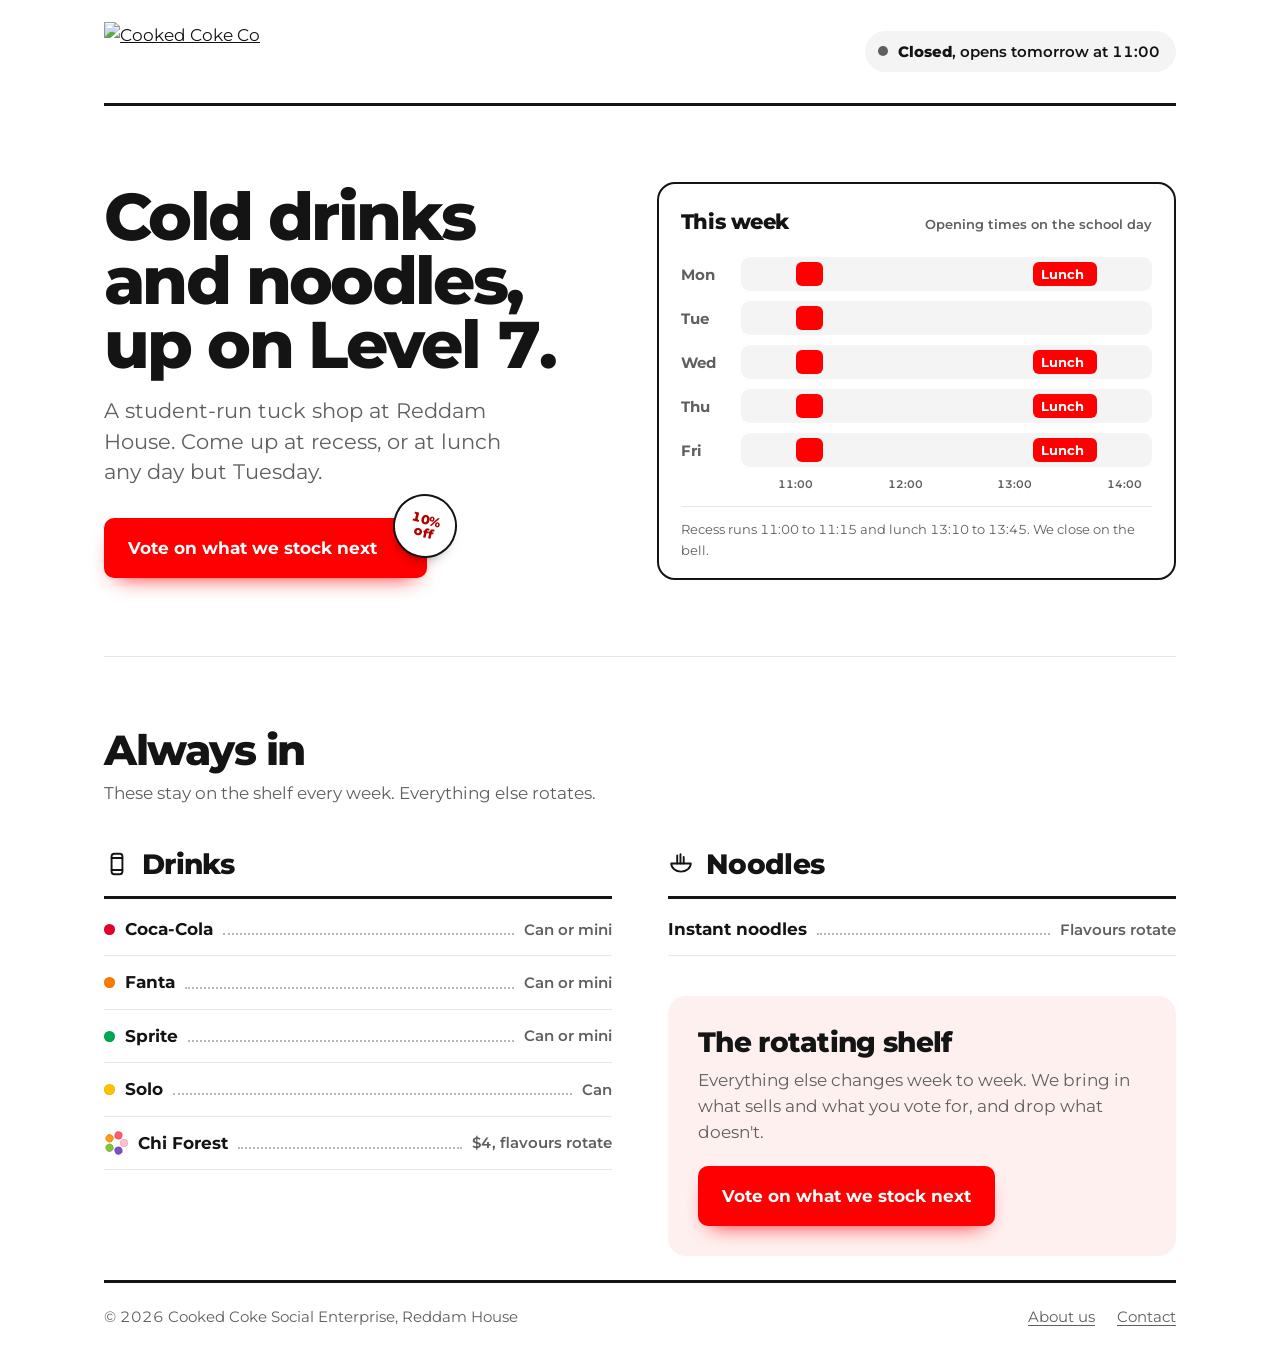
==== index.html @ df5a9f5c "What's on strip, fed by Fizzy Shows double points days and live rewards from the stall's points syst" ====
<!DOCTYPE html>
<html lang="en">
<head>
  <meta charset="UTF-8" />
  <meta name="viewport" content="width=device-width, initial-scale=1.0, viewport-fit=cover" />
  <script>document.documentElement.classList.add('js');</script>
  <meta name="description" content="Cold drinks and noodles, run by students on Level 7 at Reddam House. Open every recess, and at lunch every day except Tuesday." />
  <meta name="theme-color" content="#ffffff" media="(prefers-color-scheme: light)" />
  <meta name="theme-color" content="#141414" media="(prefers-color-scheme: dark)" />
  <meta name="color-scheme" content="light dark" />

  <meta property="og:type" content="website" />
  <meta property="og:url" content="https://cookedcoke.co/" />
  <meta property="og:site_name" content="Cooked Coke Co" />
  <meta property="og:title" content="Cooked Coke Co, up on Level 7" />
  <meta property="og:description" content="Cold drinks and noodles, run by students at Reddam House. Open every recess, and at lunch every day except Tuesday." />
  <meta property="og:image" content="https://cookedcoke.co/og.png" />
  <meta property="og:image:width" content="1200" />
  <meta property="og:image:height" content="630" />
  <meta property="og:image:alt" content="Cooked Coke Co. Cold drinks and noodles, up on Level 7." />
  <meta name="twitter:card" content="summary_large_image" />
  <meta name="twitter:image" content="https://cookedcoke.co/og.png" />

  <title>Cooked Coke Co. Cold drinks and noodles on Level 7</title>
  <link rel="apple-touch-icon" sizes="180x180" href="apple-touch-icon.png">
  <link rel="icon" type="image/png" sizes="32x32" href="favicon-32x32.png">
  <link rel="icon" type="image/png" sizes="16x16" href="favicon-16x16.png">
  <link rel="shortcut icon" href="favicon.ico">
  <link rel="manifest" href="site.webmanifest">
  <link rel="preconnect" href="https://fonts.googleapis.com">
  <link rel="preconnect" href="https://fonts.gstatic.com" crossorigin>
  <link href="https://fonts.googleapis.com/css2?family=Montserrat:wght@400..800&display=swap" rel="stylesheet">
  <style>
    /* COOKED COKE CO, the menu board.
       One family (Montserrat, the wordmark's face), ink on paper, brand red.
       The live week chart is the single bold element; everything else stays quiet. */
    :root {
      --paper: #ffffff; --ink: #141414; --muted: #5f5f5f; --rule: #e6e6e6; --wash: #f4f4f4;
      --red: #fe0001; --red-ink: #b30000; --red-wash: #fff0f0;
      --open: #0a8f4d; --open-wash: #e7f6ee; --warn: #8a5600;
      --shadow: 0 30px 60px -28px rgba(20,20,20,.45);
      /* type scale: 13 · 15 · 17 · 21 · 28 · 42 · 64 */
      --t-xs: .8125rem; --t-s: .9375rem; --t-m: 1.0625rem; --t-l: 1.3125rem; --t-xl: 1.75rem;
    }
    @media (prefers-color-scheme: dark) {
      :root {
        --paper: #141414; --ink: #f5f5f5; --muted: #a9a9a9; --rule: #2b2b2b; --wash: #1d1d1d;
        --red: #ff2b2b; --red-ink: #ff6b6b; --red-wash: #2a1414;
        --open: #3fd18a; --open-wash: #12281d; --warn: #e3b25a;
        --shadow: 0 30px 60px -28px rgba(0,0,0,.9);
      }
    }
    * { box-sizing: border-box; margin: 0; padding: 0; }
    html { -webkit-text-size-adjust: 100%; scroll-behavior: smooth; }
    body { font-family: Montserrat, system-ui, sans-serif; color: var(--ink); background: var(--paper);
           font-size: var(--t-m); line-height: 1.55; -webkit-font-smoothing: antialiased; font-variant-numeric: tabular-nums; }
    a { color: inherit; }
    :focus-visible { outline: 3px solid var(--red); outline-offset: 3px; border-radius: 6px; }
    .wrap { max-width: 1120px; margin: 0 auto; padding: 0 24px; }
    .sr { position: absolute; width: 1px; height: 1px; overflow: hidden; clip: rect(0 0 0 0); white-space: nowrap; }


    /* header */
    header.top { display: flex; align-items: center; justify-content: space-between; gap: 16px; padding: 22px 0;
                 border-bottom: 3px solid var(--ink); }
    .logo img { width: clamp(180px, 20vw, 230px); height: auto; display: block; } /* brand sheet: never under 180px */
    .status { display: inline-flex; align-items: center; gap: 10px; padding: 9px 16px 9px 13px; border-radius: 999px;
              background: var(--wash); font-size: var(--t-s); font-weight: 600; white-space: nowrap; }
    .status b { font-weight: 800; }
    .status i { width: 10px; height: 10px; border-radius: 50%; background: var(--muted); flex: none; }
    .status[data-state="open"] { background: var(--open-wash); color: var(--open); }
    .status[data-state="open"] i { background: var(--open); box-shadow: 0 0 0 0 var(--open); animation: pulse 2s infinite; }
    .status[data-state="soon"] i { background: #d99a00; }
    @keyframes pulse { 0% { box-shadow: 0 0 0 0 color-mix(in srgb, var(--open) 45%, transparent); }
                       100% { box-shadow: 0 0 0 9px transparent; } }

    /* what's on: rewards and double points days from Fizzy, the stall's own system.
       Hidden until there's something to say, so a quiet week looks exactly as before. */
    .promo { display: flex; flex-wrap: wrap; align-items: center; gap: 10px 22px; margin-top: 18px; padding: 14px 18px;
             border-radius: 14px; background: var(--red-wash); font-size: var(--t-s); }
    .promo[hidden] { display: none; }
    .promo-lead { font-weight: 800; color: var(--red-ink); letter-spacing: -.01em; }
    .promo ul { list-style: none; display: flex; flex-wrap: wrap; gap: 6px 18px; flex: 1; min-width: 0; }
    .promo li { display: inline-flex; align-items: center; gap: 8px; font-weight: 600; }
    .promo li::before { content: ''; width: 8px; height: 8px; border-radius: 50%; background: var(--red); flex: none; }
    .promo li.hot { color: var(--red-ink); font-weight: 800; }
    .promo li.hot::before { box-shadow: 0 0 0 0 var(--red); animation: pulse-red 2s infinite; }
    @keyframes pulse-red { 0% { box-shadow: 0 0 0 0 color-mix(in srgb, var(--red) 45%, transparent); } 100% { box-shadow: 0 0 0 8px transparent; } }
    .promo li em { font-style: normal; color: var(--muted); font-weight: 600; }
    .promo a { margin-left: auto; font-weight: 700; color: var(--red-ink); text-underline-offset: 3px; white-space: nowrap; }
    @media (max-width: 600px) {
      .promo { flex-direction: column; align-items: flex-start; gap: 8px; }
      .promo ul { flex-direction: column; width: 100%; }
      .promo li { display: block; }
      .promo li::before { display: inline-block; margin-right: 8px; vertical-align: 1px; }
      .promo a { margin-left: 0; }
    }

    /* hero */
    .hero { display: grid; grid-template-columns: 1fr 1.08fr; gap: clamp(32px, 6vw, 72px); align-items: center;
            padding: clamp(40px, 7vw, 76px) 0; border-bottom: 1px solid var(--rule); }
    h1 { font-size: clamp(2.6rem, 6vw, 4.1rem); font-weight: 800; line-height: .98; letter-spacing: -.04em; }
    .lede { margin-top: 20px; color: var(--muted); font-size: var(--t-l); line-height: 1.45; max-width: 30ch; }
    .btn { display: inline-flex; align-items: baseline; gap: 14px; margin-top: 30px; padding: 17px 24px; border: 0; border-radius: 10px;
           background: var(--red); color: #fff; font: inherit; font-weight: 700; font-size: var(--t-m); cursor: pointer;
           box-shadow: 0 10px 22px -12px var(--red); transition: transform .15s, box-shadow .15s, background-color .15s; }
    .btn small { font-size: var(--t-xs); font-weight: 600; opacity: .85; }
    .btn:hover { transform: translateY(-2px); box-shadow: 0 16px 28px -14px var(--red); }
    .btn:active { transform: translateY(1px); box-shadow: 0 6px 14px -10px var(--red); }
    .btn[disabled] { background: var(--wash); color: var(--muted); box-shadow: none; cursor: default; transform: none; }

    /* the week chart: the hours, drawn on the school day */
    .week { background: var(--paper); border: 2px solid var(--ink); border-radius: 18px; padding: 22px 22px 18px; }
    .week-head { display: flex; justify-content: space-between; align-items: baseline; gap: 12px; margin-bottom: 14px; }
    .week-head h2 { font-size: var(--t-l); font-weight: 800; letter-spacing: -.02em; }
    .week-head span { font-size: var(--t-xs); color: var(--muted); font-weight: 600; }
    .rows { list-style: none; }
    .row { display: grid; grid-template-columns: 48px 1fr; align-items: center; gap: 12px; padding: 5px 0; }
    .row .day { font-weight: 700; font-size: var(--t-s); color: var(--muted); }
    .row.today .day { color: var(--ink); }
    .track { position: relative; height: 34px; border-radius: 9px; background: var(--wash); }
    .row.today .track { background: var(--red-wash); box-shadow: inset 0 0 0 2px var(--red); }
    .blk { position: absolute; top: 5px; bottom: 5px; border-radius: 6px; background: var(--red); transform-origin: left;
           color: #fff; font-size: var(--t-xs); font-weight: 700; display: flex; align-items: center; padding-left: 8px;
           overflow: visible; white-space: nowrap; cursor: default; }
    .blk.recess { padding: 0; }
    .blk:focus-visible { outline-offset: 2px; }
    /* tooltip on hover or keyboard focus */
    .blk::after { content: attr(data-tip); position: absolute; bottom: calc(100% + 9px); left: 50%; transform: translate(-50%, 4px);
                  background: var(--ink); color: var(--paper); font-size: var(--t-xs); font-weight: 600; padding: 6px 10px; border-radius: 6px;
                  white-space: nowrap; opacity: 0; pointer-events: none; transition: opacity .15s, transform .15s; z-index: 3; }
    .blk:hover::after, .blk:focus-visible::after { opacity: 1; transform: translate(-50%, 0); }
    .now { position: absolute; top: -6px; bottom: -6px; width: 2px; margin-left: -1px; background: var(--ink); border-radius: 2px; z-index: 2; display: none; }
    .now::before { content: ''; position: absolute; top: -5px; left: 50%; width: 10px; height: 10px; margin-left: -5px; border-radius: 50%; background: var(--ink); }
    .axis { position: relative; height: 18px; margin: 4px 0 0 60px; font-size: .6875rem; color: var(--muted); font-weight: 600; }
    .axis span { position: absolute; transform: translateX(-50%); }
    .week-note { margin-top: 12px; padding-top: 12px; border-top: 1px solid var(--rule); font-size: var(--t-xs); color: var(--muted); }

    /* the one orchestrated moment: on load the blocks draw in, row by row, and the now line slides into place */
    .js .week:not(.drawn) .blk { transform: scaleX(0); }
    .js .week:not(.drawn) .now { left: 0 !important; opacity: 0; }
    .blk { transition: transform .5s cubic-bezier(.2,.8,.2,1) calc(var(--r, 0) * 70ms + 120ms); }
    .now { transition: left .9s cubic-bezier(.2,.8,.2,1) .5s, opacity .3s .5s; }

    /* the menu */
    .menu { padding: clamp(44px, 7vw, 72px) 0 24px; }
    .menu > h2 { font-size: clamp(2rem, 4vw, 2.6rem); font-weight: 800; letter-spacing: -.035em; line-height: 1.05; }
    .menu > p { color: var(--muted); margin-top: 8px; max-width: 52ch; }
    .board { display: grid; grid-template-columns: 1fr 1fr; gap: 0 56px; margin-top: 36px; }
    .group { margin-bottom: 40px; }
    .group h3 { display: flex; align-items: center; gap: 12px; font-size: var(--t-xl); font-weight: 800; letter-spacing: -.025em;
                border-bottom: 3px solid var(--ink); padding-bottom: 10px; margin-bottom: 4px; }
    .group h3 svg { width: 26px; height: 26px; flex: none; stroke: currentColor; fill: none; stroke-width: 1.75; stroke-linecap: round; stroke-linejoin: round; }
    .group h3 .price { margin-left: auto; font-size: var(--t-s); font-weight: 700; color: var(--red-ink); letter-spacing: 0; }
    .group .note { color: var(--muted); font-size: var(--t-s); padding-top: 8px; }
    .items { list-style: none; }
    .items li { position: relative; isolation: isolate; display: flex; align-items: center; gap: 10px; padding: 13px 0;
                border-bottom: 1px solid var(--rule); }
    .items li::before { content: ''; position: absolute; inset: 0 -10px; z-index: -1; border-radius: 8px;
                        background: var(--wash); opacity: 0; transition: opacity .15s; }
    .items li:hover::before { opacity: 1; }
    .items b { font-weight: 700; display: inline-flex; align-items: center; gap: 10px; }
    .dot { width: 11px; height: 11px; border-radius: 50%; flex: none; box-shadow: inset 0 0 0 1px rgba(0,0,0,.08); }
    .items .lead { flex: 1; min-width: 16px; border-bottom: 2px dotted color-mix(in srgb, var(--muted) 45%, transparent); transform: translateY(5px); }
    .items em { font-style: normal; color: var(--muted); font-size: var(--t-s); font-weight: 600; white-space: nowrap; }
    /* "flavours rotate", drawn literally: a ring of flavour dots that turns on hover */
    .ring { position: relative; width: 24px; height: 24px; flex: none; }
    .ring .dot { position: absolute; left: 50%; top: 50%; width: 8px; height: 8px; margin: -4px 0 0 -4px;
                 transform: rotate(calc(var(--n) * 72deg)) translate(8px); }
    .items li:hover .ring, .items li:focus-within .ring { animation: turn 1.8s linear infinite; }
    @keyframes turn { to { transform: rotate(360deg); } }

    /* the rotating shelf: why the poll matters */
    .shelf { margin-top: 8px; padding: clamp(22px, 3vw, 30px); border-radius: 18px; background: var(--red-wash); }
    .shelf h3 { font-size: var(--t-xl); font-weight: 800; letter-spacing: -.025em; line-height: 1.15; }
    .shelf p { color: var(--muted); margin-top: 8px; max-width: 42ch; }
    .shelf .btn { margin-top: 20px; }

    footer { border-top: 3px solid var(--ink); padding: 22px 0 44px; display: flex; justify-content: space-between; flex-wrap: wrap;
             gap: 12px; font-size: var(--t-s); color: var(--muted); }
    footer nav { display: flex; gap: 22px; }
    footer a { text-underline-offset: 3px; }
    footer a:hover { color: var(--ink); }

    /* the poll */
    dialog.poll { margin: auto; border: 0; border-radius: 18px; padding: 0; width: min(560px, calc(100vw - 2rem));
                  background: var(--paper); color: var(--ink); box-shadow: var(--shadow); }
    dialog.poll::backdrop { background: rgba(20,20,20,.5); backdrop-filter: blur(3px); }
    dialog.poll[open] { animation: rise .22s cubic-bezier(.2,.8,.2,1); }
    @keyframes rise { from { opacity: 0; transform: translateY(14px) scale(.98); } }
    .poll-in { padding: 28px 26px 20px; }
    .poll-in h2 { font-size: var(--t-xl); font-weight: 800; letter-spacing: -.025em; padding-right: 40px; }
    .poll-in p { color: var(--muted); margin: 6px 0 16px; }
    /* Tally is themed light (white, ink, brand red); in dark mode it gets a paper panel so it stays legible */
    .poll-frame { margin-inline: -4px; }
    @media (prefers-color-scheme: dark) { .poll-frame { background: #fff; border-radius: 12px; padding: 6px 12px; margin-inline: 0; } }
    .poll-frame iframe { display: block; width: 100%; border: 0; }
    .poll-close { position: absolute; top: 16px; right: 16px; width: 38px; height: 38px; border-radius: 50%; border: 0;
                  background: var(--wash); color: var(--ink); font: inherit; font-size: 20px; line-height: 1; cursor: pointer; transition: background-color .15s; }
    .poll-close:hover { background: var(--rule); }

    /* Fizz, the brand's motion language: the logo's three dots are bubbles.
       Technique after jh3y's "Bubbles rising together" and the soda pens on CodePen
       (MIT); reimplemented here as DOM bubbles on one fixed layer. */
    #fizz { position: fixed; inset: 0; pointer-events: none; z-index: 40; overflow: hidden; }
    .bub { position: absolute; border-radius: 50%; translate: -50% -50%; opacity: 0;
           background: radial-gradient(circle at 32% 30%, rgba(255,255,255,.8) 0 16%, transparent 18%), var(--c);
           animation: bub var(--dur) cubic-bezier(.25,.6,.35,1) var(--delay) forwards; }
    @keyframes bub {
      0%   { opacity: 0; transform: translate(0, 0) scale(.3); }
      18%  { opacity: .95; }
      100% { opacity: 0; transform: translate(var(--sway), var(--rise)) scale(1); }
    }

    /* The 10% sticker, slapped on the vote button. Peel after linkesch/sticker and
       the CodePen corner-peel effects (MIT); the curl is a gradient fold that grows on hover. */
    .btn.has-sticker { position: relative; margin-right: 34px; padding-right: 50px; }
    .sticker { position: absolute; top: -24px; right: -30px; width: 64px; height: 64px; border-radius: 50%;
               display: grid; place-items: center; text-align: center; overflow: hidden;
               background: var(--paper); color: var(--red-ink); border: 2px solid var(--ink);
               font-size: .8125rem; font-weight: 800; line-height: 1; letter-spacing: -.01em;
               transform: rotate(14deg); box-shadow: 0 8px 14px -9px rgba(0,0,0,.55);
               transition: transform .3s cubic-bezier(.2,.8,.2,1), box-shadow .3s; }
    .sticker::after { content: ''; position: absolute; right: -2px; bottom: -2px; width: 30px; height: 30px;
                      border-top-left-radius: 100%; transform: scale(0); transform-origin: 100% 100%;
                      background: linear-gradient(315deg, transparent 47%, #cfcfcf 49%, #f7f7f7 62%, #fff 78%);
                      box-shadow: -3px -3px 6px -3px rgba(0,0,0,.35); transition: transform .3s cubic-bezier(.2,.8,.2,1); }
    .btn:hover .sticker, .btn:focus-visible .sticker { transform: rotate(4deg) translateY(-3px); box-shadow: 0 14px 20px -10px rgba(0,0,0,.55); }
    .btn:hover .sticker::after, .btn:focus-visible .sticker::after { transform: scale(1); }
    .btn[disabled] .sticker { display: none; }

    /* The board gets written out: each dotted leader draws across as its row
       scrolls into view (CSS scroll-driven animation, no JS; skipped where unsupported). */
    @supports (animation-timeline: view()) {
      @media (prefers-reduced-motion: no-preference) {
        .items .lead { transform-origin: left; animation: draw linear both; animation-timeline: view(); animation-range: entry 0% entry 100%; }
        @keyframes draw { from { transform: translateY(5px) scaleX(0); } to { transform: translateY(5px) scaleX(1); } }
      }
    }

    @media (max-width: 860px) {
      .hero { grid-template-columns: 1fr; }
      .board { grid-template-columns: 1fr; }
    }
    @media (max-width: 480px) {
      .status .long { display: none; }
      .row { grid-template-columns: 38px 1fr; gap: 8px; }
      .axis { margin-left: 46px; }
      .blk.lunch { font-size: 0; padding: 0; }
      .week { padding: 18px 14px 14px; }
      .week-head { flex-direction: column; gap: 2px; }
      .btn { padding: 16px 20px; font-size: 1rem; }
      .btn.has-sticker { padding-right: 40px; }
    }
    @media (prefers-reduced-motion: reduce) {
      html { scroll-behavior: auto; }
      *, *::before, *::after { animation: none !important; transition: none !important; }
    }
  </style>
</head>
<body>

<div class="wrap">
  <header class="top">
    <a class="logo" href="/" aria-label="Cooked Coke Co home">
      <picture>
        <source media="(prefers-color-scheme: dark)" srcset="brand/cookedcoke-full-logo-white-1500w.png">
        <img src="brand/cookedcoke-full-logo-1500w.png"
             srcset="brand/cookedcoke-full-logo-750w.png 750w, brand/cookedcoke-full-logo-1500w.png 1500w"
             sizes="230px" width="1499" height="384" alt="Cooked Coke Co">
      </picture>
    </a>
    <span class="status" id="status" data-state="closed" role="status" aria-live="polite"><i aria-hidden="true"></i><span id="statusText">Checking hours</span></span>
  </header>
  <aside class="promo" id="promo" aria-label="What's on at the stall" hidden>
    <span class="promo-lead">What's on</span>
    <ul id="promoList"></ul>
  </aside>

  <main>
    <section class="hero">
      <div>
        <h1>Cold drinks and noodles, up on Level&nbsp;7.</h1>
        <p class="lede">A student-run tuck shop at Reddam House. Come up at recess, or at lunch any day but Tuesday.</p>
        <button class="btn vote has-sticker" type="button">Vote on what we stock next<span class="sr">, get 10% off</span><span class="sticker" aria-hidden="true">10%<br>off</span></button>
      </div>

      <figure class="week" id="week" aria-labelledby="weekTitle">
        <div class="week-head">
          <h2 id="weekTitle">This week</h2>
          <span>Opening times on the school day</span>
        </div>
        <ol class="rows">
          <li class="row" data-day="1"><span class="day">Mon</span><span class="track"><span class="sr">Monday: recess 11:00 to 11:15, lunch 13:10 to 13:45.</span><span class="blk recess" style="left:13.33%;width:6.67%;--r:0" tabindex="0" data-tip="Recess, 11:00 to 11:15" aria-hidden="true"></span><span class="blk lunch" style="left:71.11%;width:15.56%;--r:0" tabindex="0" data-tip="Lunch, 13:10 to 13:45" aria-hidden="true">Lunch</span><span class="now" aria-hidden="true"></span></span></li>
          <li class="row" data-day="2"><span class="day">Tue</span><span class="track"><span class="sr">Tuesday: recess 11:00 to 11:15, no lunch service.</span><span class="blk recess" style="left:13.33%;width:6.67%;--r:1" tabindex="0" data-tip="Recess, 11:00 to 11:15" aria-hidden="true"></span><span class="now" aria-hidden="true"></span></span></li>
          <li class="row" data-day="3"><span class="day">Wed</span><span class="track"><span class="sr">Wednesday: recess 11:00 to 11:15, lunch 13:10 to 13:45.</span><span class="blk recess" style="left:13.33%;width:6.67%;--r:2" tabindex="0" data-tip="Recess, 11:00 to 11:15" aria-hidden="true"></span><span class="blk lunch" style="left:71.11%;width:15.56%;--r:2" tabindex="0" data-tip="Lunch, 13:10 to 13:45" aria-hidden="true">Lunch</span><span class="now" aria-hidden="true"></span></span></li>
          <li class="row" data-day="4"><span class="day">Thu</span><span class="track"><span class="sr">Thursday: recess 11:00 to 11:15, lunch 13:10 to 13:45.</span><span class="blk recess" style="left:13.33%;width:6.67%;--r:3" tabindex="0" data-tip="Recess, 11:00 to 11:15" aria-hidden="true"></span><span class="blk lunch" style="left:71.11%;width:15.56%;--r:3" tabindex="0" data-tip="Lunch, 13:10 to 13:45" aria-hidden="true">Lunch</span><span class="now" aria-hidden="true"></span></span></li>
          <li class="row" data-day="5"><span class="day">Fri</span><span class="track"><span class="sr">Friday: recess 11:00 to 11:15, lunch 13:10 to 13:45.</span><span class="blk recess" style="left:13.33%;width:6.67%;--r:4" tabindex="0" data-tip="Recess, 11:00 to 11:15" aria-hidden="true"></span><span class="blk lunch" style="left:71.11%;width:15.56%;--r:4" tabindex="0" data-tip="Lunch, 13:10 to 13:45" aria-hidden="true">Lunch</span><span class="now" aria-hidden="true"></span></span></li>
        </ol>
        <div class="axis" aria-hidden="true"><span style="left:13.33%">11:00</span><span style="left:40%">12:00</span><span style="left:66.67%">13:00</span><span style="left:93.33%">14:00</span></div>
        <figcaption class="week-note">Recess runs 11:00 to 11:15 and lunch 13:10 to 13:45. We close on the bell.</figcaption>
      </figure>
    </section>

    <section class="menu" aria-labelledby="menuTitle">
      <h2 id="menuTitle">Always in</h2>
      <p>These stay on the shelf every week. Everything else rotates.</p>
      <div class="board">
        <div class="group" data-fizz>
          <h3><svg viewBox="0 0 24 24" aria-hidden="true"><rect x="7" y="2.5" width="10" height="19" rx="2.5"/><path d="M7 6.5h10M7 17.5h10"/></svg>Drinks</h3>
          <ul class="items">
            <li><b><span class="dot" style="background:#e4002b"></span>Coca-Cola</b><span class="lead"></span><em>Can or mini</em></li>
            <li><b><span class="dot" style="background:#ff7a00"></span>Fanta</b><span class="lead"></span><em>Can or mini</em></li>
            <li><b><span class="dot" style="background:#00a94f"></span>Sprite</b><span class="lead"></span><em>Can or mini</em></li>
            <li><b><span class="dot" style="background:#ffc300"></span>Solo</b><span class="lead"></span><em>Can</em></li>
            <li><b><span class="ring" aria-hidden="true"><span class="dot" style="--n:0;background:#ffc2cf"></span><span class="dot" style="--n:1;background:#7b4fc9"></span><span class="dot" style="--n:2;background:#86c440"></span><span class="dot" style="--n:3;background:#ff9a1a"></span><span class="dot" style="--n:4;background:#ff5a6e"></span></span>Chi Forest</b><span class="lead"></span><em>$4, flavours rotate</em></li>
          </ul>
        </div>
        <div>
          <div class="group">
            <h3><svg viewBox="0 0 24 24" aria-hidden="true"><path d="M3 11.5h18a9 7.5 0 0 1-18 0z"/><path d="M8.5 11.5V4M11.5 11.5V3M14.5 11.5V5.5"/></svg>Noodles</h3>
            <ul class="items">
              <li><b>Instant noodles</b><span class="lead"></span><em>Flavours rotate</em></li>
            </ul>
          </div>
          <section class="shelf" aria-labelledby="shelfTitle">
            <h3 id="shelfTitle">The rotating shelf</h3>
            <p>Everything else changes week to week. We bring in what sells and what you vote for, and drop what doesn't.</p>
            <button class="btn vote" type="button">Vote on what we stock next</button>
          </section>
        </div>
      </div>
    </section>
  </main>

  <footer>
    <span>© 2026 Cooked Coke Social Enterprise, Reddam House</span>
    <nav><a href="https://cookedcoke.org">About us</a><a href="mailto:contact@cookedcoke.co">Contact</a></nav>
  </footer>
</div>

<div id="fizz" aria-hidden="true"></div>

<dialog class="poll" id="poll" aria-labelledby="pollTitle">
  <button class="poll-close" type="button" aria-label="Close" data-close>&times;</button>
  <div class="poll-in">
    <h2 id="pollTitle">What should we stock next?</h2>
    <p>One vote each. Finish the poll and your 10% code is on the next page.</p>
    <div class="poll-frame">
      <iframe data-tally-src="https://tally.so/embed/D4Dq6X?alignLeft=1&amp;hideTitle=1&amp;transparentBackground=1&amp;dynamicHeight=1" loading="lazy" width="100%" height="260" frameborder="0" title="Cooked Coke community poll"></iframe>
    </div>
  </div>
</dialog>

<script>
  /* Opening times: recess every weekday, lunch every weekday but Tuesday (minutes after midnight). */
  const RECESS = ['Recess', 660, 675], LUNCH = ['Lunch', 790, 825];
  const SCHEDULE = { 1: [RECESS, LUNCH], 2: [RECESS], 3: [RECESS, LUNCH], 4: [RECESS, LUNCH], 5: [RECESS, LUNCH] };
  const DAY = ['Sunday', 'Monday', 'Tuesday', 'Wednesday', 'Thursday', 'Friday', 'Saturday'];
  const AXIS = [630, 855]; /* the chart spans 10:30 to 14:15 */
  const hm = m => String(Math.floor(m / 60)).padStart(2, '0') + ':' + String(m % 60).padStart(2, '0');
  const span = n => n < 60 ? n + ' min' : Math.floor(n / 60) + ' h ' + (n % 60) + ' min';

  function now() {
    const q = new URLSearchParams(location.search).get('at'); /* ?at=3-13:20 previews a moment: day-HH:MM */
    if (q) { const [d, t] = q.split('-'); const [h, m] = t.split(':').map(Number); return { d: +d, m: h * 60 + m }; }
    const n = new Date(); return { d: n.getDay(), m: n.getHours() * 60 + n.getMinutes() };
  }

  function state({ d, m }) {
    const on = (SCHEDULE[d] || []).find(([, a, b]) => m >= a && m < b);
    if (on) return { kind: 'open', text: `<b>Open</b><span class="long">, ${on[0].toLowerCase()} ends in ${span(on[2] - m)}</span>`, plain: `Open, closes in ${span(on[2] - m)}` };
    for (let k = 0; k < 8; k++) {
      const dd = (d + k) % 7;
      for (const [name, a] of (SCHEDULE[dd] || [])) {
        if (k === 0 && a <= m) continue;
        if (k === 0 && a - m <= 30) return { kind: 'soon', text: `<b>Opens in ${span(a - m)}</b><span class="long"> for ${name.toLowerCase()}</span>` };
        const when = k === 0 ? 'today' : k === 1 ? 'tomorrow' : DAY[dd];
        return { kind: 'closed', text: `<b>Closed</b><span class="long">, opens ${when} at ${hm(a)}</span>` };
      }
    }
    return { kind: 'closed', text: '<b>Closed</b>' };
  }

  function render() {
    const t = now(), s = state(t), el = document.getElementById('status');
    el.dataset.state = s.kind;
    document.getElementById('statusText').innerHTML = s.text;
    document.querySelectorAll('.row').forEach(r => {
      const today = +r.dataset.day === t.d;
      r.classList.toggle('today', today);
      const needle = r.querySelector('.now');
      const inRange = today && t.m >= AXIS[0] && t.m <= AXIS[1];
      needle.style.display = inRange ? 'block' : 'none';
      if (inRange) needle.style.left = ((t.m - AXIS[0]) / (AXIS[1] - AXIS[0]) * 100).toFixed(2) + '%';
    });
  }
  render();
  setInterval(render, 30000);
  /* Fizz. Every bubble is a span on one fixed layer that removes itself when its rise ends. */
  const calm = matchMedia('(prefers-reduced-motion: reduce)').matches;
  const layer = document.getElementById('fizz');
  const rand = (a, b) => a + Math.random() * (b - a);
  function fizz(x, y, { n = 8, c = 'var(--red)', spread = 30, rise = [70, 160], size = [4, 9], wait = 200 } = {}) {
    if (calm) return;
    for (let i = 0; i < n; i++) {
      const b = document.createElement('span'), z = rand(...size);
      b.className = 'bub';
      b.style.cssText = `left:${x + rand(-spread, spread)}px;top:${y + rand(-4, 4)}px;width:${z}px;height:${z}px;` +
        `--c:${c};--rise:${-rand(...rise)}px;--sway:${rand(-18, 18)}px;--dur:${rand(650, 1300)}ms;--delay:${rand(0, wait)}ms`;
      b.addEventListener('animationend', () => b.remove());
      layer.appendChild(b);
    }
  }
  const once = (fn, ms) => { let t = 0; return e => { const n = Date.now(); if (n - t > ms) { t = n; fn(e); } }; };

  /* 1. The can opens: one burst up through the week chart on load, then the chart draws in. */
  const week = document.getElementById('week');
  addEventListener('load', () => {
    const r = week.getBoundingClientRect();
    if (r.bottom > 0 && r.top < innerHeight) fizz(r.left + r.width / 2, r.bottom - 12, { n: 34, spread: r.width / 2, rise: [140, 340], size: [5, 15], wait: 650 });
    setTimeout(() => week.classList.add('drawn'), calm ? 0 : 260);
  });
  setTimeout(() => week.classList.add('drawn'), 1500); /* never leave the chart undrawn if load is slow */

  /* 2. Fizzy drinks fizz: hover a soft drink or a Chi Forest flavour and bubbles leave its colour dot. Noodles don't. */
  document.querySelectorAll('[data-fizz] li').forEach(li => {
    const dots = li.querySelectorAll('.dot'); if (!dots.length) return;
    li.addEventListener('pointerenter', once(() => {
      const dot = dots[Math.floor(Math.random() * dots.length)], r = dot.getBoundingClientRect();
      fizz(r.left + r.width / 2, r.top, { n: 6, c: getComputedStyle(dot).backgroundColor, spread: 4, rise: [28, 70], size: [3, 6], wait: 120 });
    }, 700));
  });

  /* 3. The logo's own dots fizz on hover. */
  const logo = document.querySelector('.logo img');
  logo.addEventListener('pointerenter', once(() => {
    const r = logo.getBoundingClientRect();
    fizz(r.left + r.width * .22, r.top + r.height * .3, { n: 7, spread: 6, rise: [30, 80], size: [3, 7] });
  }, 1200));

  /* 4. The vote button bubbles when you go for it. */
  document.querySelectorAll('.vote').forEach(b => b.addEventListener('pointerenter', once(() => {
    if (b.disabled) return;
    const r = b.getBoundingClientRect();
    fizz(r.left + r.width / 2, r.top + 4, { n: 10, spread: r.width / 2.4, rise: [40, 110], size: [4, 9] });
  }, 1400)));

  /* Vote. Finishing the poll leads to success.html, which sets has_voted_xyz. */
  const poll = document.getElementById('poll'), votes = document.querySelectorAll('.vote');
  if (localStorage.getItem('has_voted_xyz') === 'true') votes.forEach(b => { b.disabled = true; b.innerHTML = 'You’ve voted, thanks'; });
  votes.forEach(b => b.addEventListener('click', () => { if (window.Tally) Tally.loadEmbeds(); poll.showModal(); }));
  poll.addEventListener('click', e => { if (e.target === poll || e.target.closest('[data-close]')) poll.close(); });

  /* What's on. Fizzy (the stall's points system) publishes live rewards and double points days;
     nothing about any student. If it can't be reached the strip just stays hidden.
     ?promos=demo previews it with made-up data. */
  const PROMOS = 'https://my.cookedcoke.co/promos.json';
  const DEMO = { rewards: [{ name: 'Free Coke', points: 1000 }, { name: '$2 off any drink', points: 500 }],
                 double_points: [{ name: 'Double points Friday', multiplier: 2, start: '2026-10-23', end: '2026-10-23', on_now: true }],
                 student_site: 'https://my.cookedcoke.co/' };
  const fmtDay = iso => new Date(iso + 'T12:00:00').toLocaleDateString('en-AU', { weekday: 'short', day: 'numeric', month: 'short' });
  function showPromos(p) {
    const items = [];
    for (const e of p.double_points || []) {
      const x = e.multiplier === 2 ? 'Double' : e.multiplier + '×';
      const when = e.on_now ? (e.start === e.end ? 'today' : 'on now, until ' + fmtDay(e.end))
                            : fmtDay(e.start) + (e.start === e.end ? '' : ' to ' + fmtDay(e.end));
      items.push({ hot: e.on_now, text: e.name || x + ' points', note: when });
    }
    for (const r of p.rewards || []) items.push({ text: r.name, note: 'for ' + Number(r.points).toLocaleString('en-AU') + ' points' });
    if (!items.length) return;
    const list = document.getElementById('promoList');
    for (const it of items.slice(0, 5)) {
      const li = document.createElement('li'), em = document.createElement('em');
      if (it.hot) li.className = 'hot';
      li.append(it.text + ' ');
      em.textContent = it.note;
      li.append(em);
      list.append(li);
    }
    if (p.student_site && /^https:\/\//.test(p.student_site)) {
      const a = document.createElement('a');
      a.href = p.student_site; a.textContent = 'Check your points →';
      document.getElementById('promo').append(a);
    }
    const box = document.getElementById('promo');
    box.hidden = false;
    if (items.some(i => i.hot)) {
      const r = box.getBoundingClientRect();
      fizz(r.left + 24, r.top + r.height / 2, { n: 10, spread: 10, rise: [30, 90], size: [3, 7] });
    }
  }
  if (new URLSearchParams(location.search).get('promos') === 'demo') showPromos(DEMO);
  else {
    const ctl = new AbortController(); setTimeout(() => ctl.abort(), 4000);
    fetch(PROMOS, { signal: ctl.signal, cache: 'no-cache' }).then(r => r.ok ? r.json() : null).then(p => p && showPromos(p)).catch(() => {});
  }

  // Tally embed loader
  var d=document,w="https://tally.so/widgets/embed.js",v=function(){"undefined"!=typeof Tally?Tally.loadEmbeds():d.querySelectorAll("iframe[data-tally-src]:not([src])").forEach((function(e){e.src=e.dataset.tallySrc}))};if("undefined"!=typeof Tally)v();else if(d.querySelector('script[src="'+w+'"]')==null){var s=d.createElement("script");s.src=w,s.onload=v,s.onerror=v,d.body.appendChild(s);}
</script>
</body>
</html>
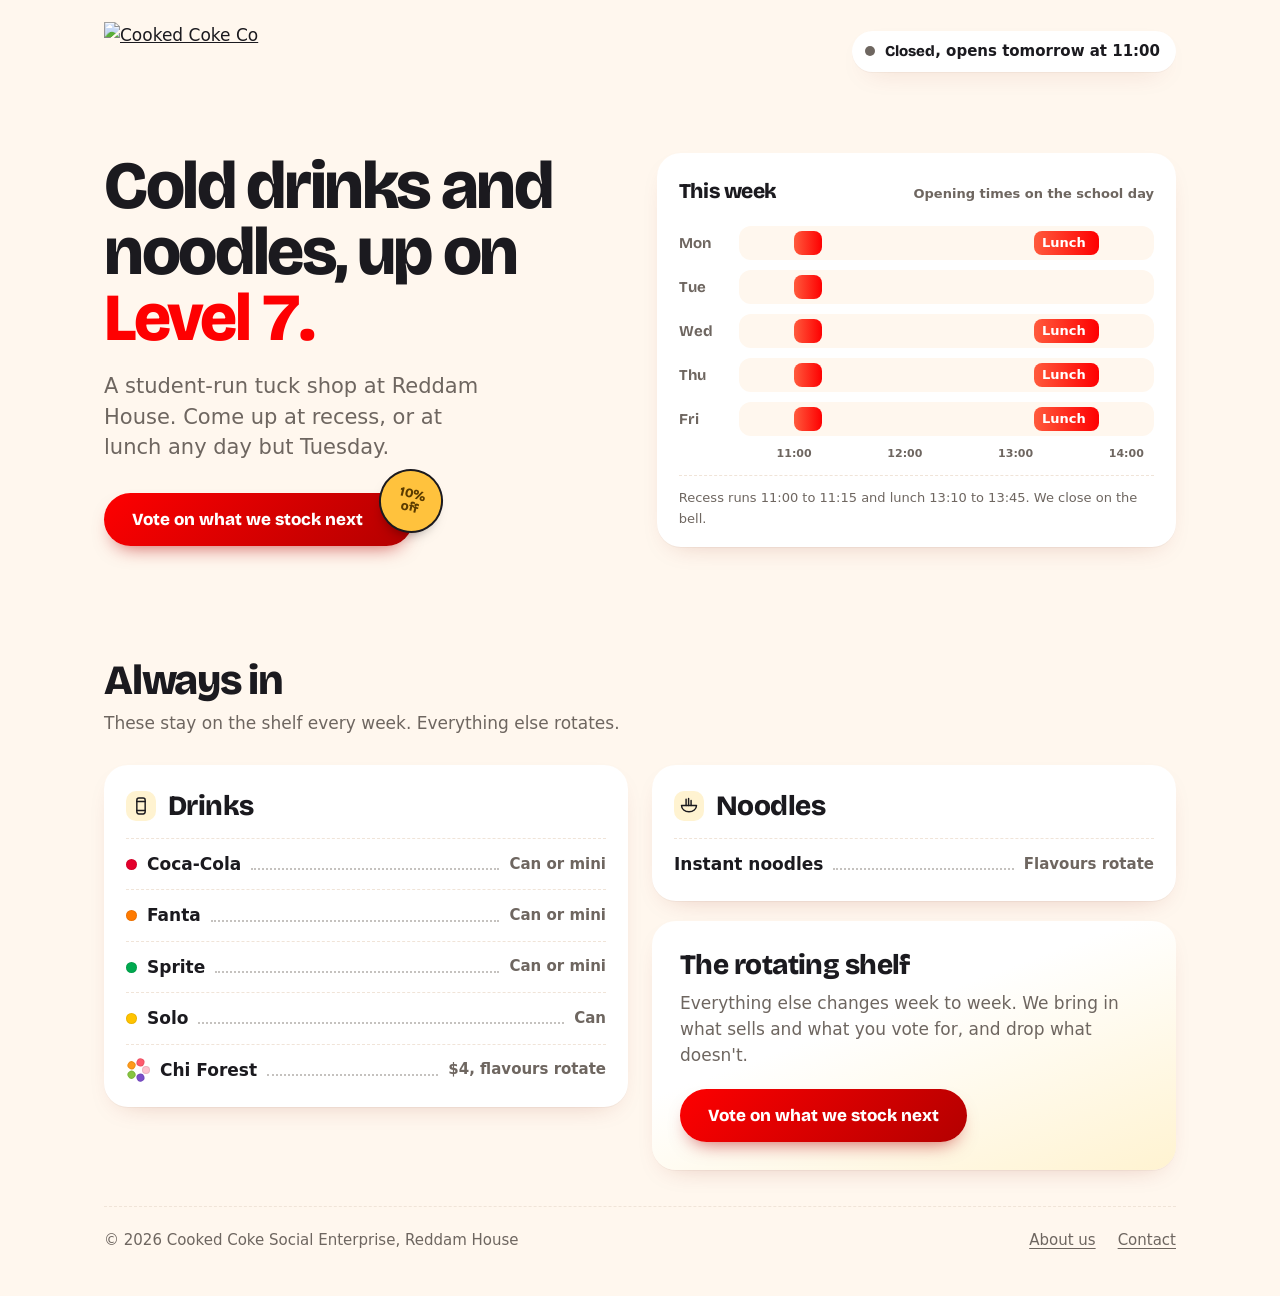
==== commit 97e320f4: "Match the student site's look: cream, rounded cards, Bricolage Grotesque Same aesthetic as my.cooked" ====
--- a/index.html
+++ b/index.html
@@ -5,8 +5,8 @@
   <meta name="viewport" content="width=device-width, initial-scale=1.0, viewport-fit=cover" />
   <script>document.documentElement.classList.add('js');</script>
   <meta name="description" content="Cold drinks and noodles, run by students on Level 7 at Reddam House. Open every recess, and at lunch every day except Tuesday." />
-  <meta name="theme-color" content="#ffffff" media="(prefers-color-scheme: light)" />
-  <meta name="theme-color" content="#141414" media="(prefers-color-scheme: dark)" />
+  <meta name="theme-color" content="#fff7ee" media="(prefers-color-scheme: light)" />
+  <meta name="theme-color" content="#17120f" media="(prefers-color-scheme: dark)" />
   <meta name="color-scheme" content="light dark" />
 
   <meta property="og:type" content="website" />
@@ -27,59 +27,70 @@
   <link rel="icon" type="image/png" sizes="16x16" href="favicon-16x16.png">
   <link rel="shortcut icon" href="favicon.ico">
   <link rel="manifest" href="site.webmanifest">
-  <link rel="preconnect" href="https://fonts.googleapis.com">
-  <link rel="preconnect" href="https://fonts.gstatic.com" crossorigin>
-  <link href="https://fonts.googleapis.com/css2?family=Montserrat:wght@400..800&display=swap" rel="stylesheet">
+  <link rel="preload" href="fonts/bricolage-latin.woff2" as="font" type="font/woff2" crossorigin>
   <style>
-    /* COOKED COKE CO, the menu board.
-       One family (Montserrat, the wordmark's face), ink on paper, brand red.
-       The live week chart is the single bold element; everything else stays quiet. */
+    /* COOKED COKE CO, the menu board - in the same look as the student site (my.cookedcoke.co):
+       warm cream, brand red, one sunny accent, soft rounded cards, and Bricolage Grotesque
+       for the fun bits (bundled in /fonts, SIL OFL). The live week chart is still the one bold element. */
+    @font-face { font-family: "Bricolage"; font-style: normal; font-weight: 400 800; font-display: swap;
+      src: url(fonts/bricolage-latin.woff2) format("woff2");
+      unicode-range: U+0000-00FF, U+0131, U+0152-0153, U+02BB-02BC, U+02C6, U+02DA, U+02DC, U+0304, U+0308, U+0329, U+2000-206F, U+20AC, U+2122, U+2191, U+2193, U+2212, U+2215, U+FEFF, U+FFFD; }
+    @font-face { font-family: "Bricolage"; font-style: normal; font-weight: 400 800; font-display: swap;
+      src: url(fonts/bricolage-latin-ext.woff2) format("woff2");
+      unicode-range: U+0100-02BA, U+02BD-02C5, U+02C7-02CC, U+02CE-02D7, U+02DD-02FF, U+1D00-1DBF, U+1E00-1E9F, U+1EF2-1EFF, U+2020, U+20A0-20AB, U+20AD-20C4, U+2113, U+2C60-2C7F, U+A720-A7FF; }
     :root {
-      --paper: #ffffff; --ink: #141414; --muted: #5f5f5f; --rule: #e6e6e6; --wash: #f4f4f4;
-      --red: #fe0001; --red-ink: #b30000; --red-wash: #fff0f0;
-      --open: #0a8f4d; --open-wash: #e7f6ee; --warn: #8a5600;
-      --shadow: 0 30px 60px -28px rgba(20,20,20,.45);
+      --paper: #fff7ee; --card: #ffffff; --ink: #1b1a1f; --muted: #6e6660; --rule: #f0e4d8; --wash: #fff7ee;
+      --red: #fe0001; --red-ink: #b30000; --red-deep: #b30000; --red-wash: #ffe9e4;
+      --sun: #ffc23d; --sun-ink: #5a3b00; --sun-wash: #fff3d1;
+      --open: #157a43; --open-wash: #e3f5ea; --warn: #8a5600;
+      --shadow: 0 1px 0 rgba(80,30,10,.04), 0 10px 28px -16px rgba(140,30,0,.28);
+      --shadow-lg: 0 30px 60px -28px rgba(120,30,0,.45);
+      --display: "Bricolage", ui-rounded, system-ui, sans-serif;
       /* type scale: 13 · 15 · 17 · 21 · 28 · 42 · 64 */
       --t-xs: .8125rem; --t-s: .9375rem; --t-m: 1.0625rem; --t-l: 1.3125rem; --t-xl: 1.75rem;
     }
     @media (prefers-color-scheme: dark) {
       :root {
-        --paper: #141414; --ink: #f5f5f5; --muted: #a9a9a9; --rule: #2b2b2b; --wash: #1d1d1d;
-        --red: #ff2b2b; --red-ink: #ff6b6b; --red-wash: #2a1414;
+        --paper: #17120f; --card: #221b17; --ink: #f7efe6; --muted: #b3a79c; --rule: #3a2f28; --wash: #2b221d;
+        --red: #ff2b2b; --red-ink: #ff7a6b; --red-deep: #ff7a6b; --red-wash: #3a1a16;
+        --sun: #ffc23d; --sun-ink: #2a1c00; --sun-wash: #3a2e14;
         --open: #3fd18a; --open-wash: #12281d; --warn: #e3b25a;
-        --shadow: 0 30px 60px -28px rgba(0,0,0,.9);
+        --shadow: 0 1px 0 rgba(0,0,0,.2), 0 10px 28px -16px rgba(0,0,0,.8);
+        --shadow-lg: 0 30px 60px -28px rgba(0,0,0,.9);
       }
     }
     * { box-sizing: border-box; margin: 0; padding: 0; }
     html { -webkit-text-size-adjust: 100%; scroll-behavior: smooth; }
-    body { font-family: Montserrat, system-ui, sans-serif; color: var(--ink); background: var(--paper);
+    body { font-family: system-ui, -apple-system, "Segoe UI", Roboto, sans-serif; color: var(--ink); background: var(--paper);
            font-size: var(--t-m); line-height: 1.55; -webkit-font-smoothing: antialiased; font-variant-numeric: tabular-nums; }
+    h1, h2, h3, .btn, .status b, .promo-lead { font-family: var(--display); }
     a { color: inherit; }
-    :focus-visible { outline: 3px solid var(--red); outline-offset: 3px; border-radius: 6px; }
+    :focus-visible { outline: 3px solid var(--sun); outline-offset: 3px; border-radius: 6px; }
     .wrap { max-width: 1120px; margin: 0 auto; padding: 0 24px; }
     .sr { position: absolute; width: 1px; height: 1px; overflow: hidden; clip: rect(0 0 0 0); white-space: nowrap; }
 
 
     /* header */
-    header.top { display: flex; align-items: center; justify-content: space-between; gap: 16px; padding: 22px 0;
-                 border-bottom: 3px solid var(--ink); }
+    header.top { display: flex; align-items: center; justify-content: space-between; gap: 16px; padding: 22px 0 8px; }
     .logo img { width: clamp(180px, 20vw, 230px); height: auto; display: block; } /* brand sheet: never under 180px */
     .status { display: inline-flex; align-items: center; gap: 10px; padding: 9px 16px 9px 13px; border-radius: 999px;
-              background: var(--wash); font-size: var(--t-s); font-weight: 600; white-space: nowrap; }
+              background: var(--card); box-shadow: var(--shadow); font-size: var(--t-s); font-weight: 600; white-space: nowrap; }
     .status b { font-weight: 800; }
     .status i { width: 10px; height: 10px; border-radius: 50%; background: var(--muted); flex: none; }
     .status[data-state="open"] { background: var(--open-wash); color: var(--open); }
     .status[data-state="open"] i { background: var(--open); box-shadow: 0 0 0 0 var(--open); animation: pulse 2s infinite; }
-    .status[data-state="soon"] i { background: #d99a00; }
+    .status[data-state="soon"] { background: var(--sun-wash); color: var(--sun-ink); }
+    .status[data-state="soon"] i { background: var(--sun); }
     @keyframes pulse { 0% { box-shadow: 0 0 0 0 color-mix(in srgb, var(--open) 45%, transparent); }
                        100% { box-shadow: 0 0 0 9px transparent; } }
 
     /* what's on: rewards and double points days from Fizzy, the stall's own system.
        Hidden until there's something to say, so a quiet week looks exactly as before. */
     .promo { display: flex; flex-wrap: wrap; align-items: center; gap: 10px 22px; margin-top: 18px; padding: 14px 18px;
-             border-radius: 14px; background: var(--red-wash); font-size: var(--t-s); }
+             border-radius: 16px; background: var(--sun-wash); color: var(--sun-ink); font-size: var(--t-s); }
+    @media (prefers-color-scheme: dark) { .promo { color: var(--ink); } }
     .promo[hidden] { display: none; }
-    .promo-lead { font-weight: 800; color: var(--red-ink); letter-spacing: -.01em; }
+    .promo-lead { font-weight: 800; color: var(--red-ink); letter-spacing: -.01em; font-size: var(--t-m); }
     .promo ul { list-style: none; display: flex; flex-wrap: wrap; gap: 6px 18px; flex: 1; min-width: 0; }
     .promo li { display: inline-flex; align-items: center; gap: 8px; font-weight: 600; }
     .promo li::before { content: ''; width: 8px; height: 8px; border-radius: 50%; background: var(--red); flex: none; }
@@ -98,43 +109,44 @@
 
     /* hero */
     .hero { display: grid; grid-template-columns: 1fr 1.08fr; gap: clamp(32px, 6vw, 72px); align-items: center;
-            padding: clamp(40px, 7vw, 76px) 0; border-bottom: 1px solid var(--rule); }
-    h1 { font-size: clamp(2.6rem, 6vw, 4.1rem); font-weight: 800; line-height: .98; letter-spacing: -.04em; }
+            padding: clamp(36px, 6vw, 64px) 0; }
+    h1 { font-size: clamp(2.6rem, 6vw, 4.2rem); font-weight: 800; line-height: .98; letter-spacing: -.035em; }
+    h1 span { color: var(--red); }
     .lede { margin-top: 20px; color: var(--muted); font-size: var(--t-l); line-height: 1.45; max-width: 30ch; }
-    .btn { display: inline-flex; align-items: baseline; gap: 14px; margin-top: 30px; padding: 17px 24px; border: 0; border-radius: 10px;
-           background: var(--red); color: #fff; font: inherit; font-weight: 700; font-size: var(--t-m); cursor: pointer;
-           box-shadow: 0 10px 22px -12px var(--red); transition: transform .15s, box-shadow .15s, background-color .15s; }
+    .btn { display: inline-flex; align-items: baseline; gap: 14px; margin-top: 30px; padding: 16px 28px; border: 0; border-radius: 999px;
+           background: linear-gradient(135deg, var(--red), #b30000); color: #fff; font-weight: 800; font-size: var(--t-m); cursor: pointer;
+           box-shadow: 0 10px 20px -10px rgba(179,0,0,.7); transition: transform .15s, box-shadow .15s; }
     .btn small { font-size: var(--t-xs); font-weight: 600; opacity: .85; }
-    .btn:hover { transform: translateY(-2px); box-shadow: 0 16px 28px -14px var(--red); }
-    .btn:active { transform: translateY(1px); box-shadow: 0 6px 14px -10px var(--red); }
-    .btn[disabled] { background: var(--wash); color: var(--muted); box-shadow: none; cursor: default; transform: none; }
+    .btn:hover { transform: translateY(-2px); box-shadow: 0 16px 28px -14px rgba(179,0,0,.8); }
+    .btn:active { transform: translateY(1px); box-shadow: 0 6px 14px -10px rgba(179,0,0,.7); }
+    .btn[disabled] { background: var(--card); color: var(--muted); box-shadow: var(--shadow); cursor: default; transform: none; }
 
     /* the week chart: the hours, drawn on the school day */
-    .week { background: var(--paper); border: 2px solid var(--ink); border-radius: 18px; padding: 22px 22px 18px; }
+    .week { background: var(--card); border-radius: 24px; box-shadow: var(--shadow); padding: 22px 22px 18px; }
     .week-head { display: flex; justify-content: space-between; align-items: baseline; gap: 12px; margin-bottom: 14px; }
     .week-head h2 { font-size: var(--t-l); font-weight: 800; letter-spacing: -.02em; }
     .week-head span { font-size: var(--t-xs); color: var(--muted); font-weight: 600; }
     .rows { list-style: none; }
     .row { display: grid; grid-template-columns: 48px 1fr; align-items: center; gap: 12px; padding: 5px 0; }
-    .row .day { font-weight: 700; font-size: var(--t-s); color: var(--muted); }
-    .row.today .day { color: var(--ink); }
-    .track { position: relative; height: 34px; border-radius: 9px; background: var(--wash); }
+    .row .day { font-family: var(--display); font-weight: 700; font-size: var(--t-s); color: var(--muted); }
+    .row.today .day { color: var(--red-ink); }
+    .track { position: relative; height: 34px; border-radius: 12px; background: var(--wash); }
     .row.today .track { background: var(--red-wash); box-shadow: inset 0 0 0 2px var(--red); }
-    .blk { position: absolute; top: 5px; bottom: 5px; border-radius: 6px; background: var(--red); transform-origin: left;
+    .blk { position: absolute; top: 5px; bottom: 5px; border-radius: 8px; background: linear-gradient(90deg, #ff5a3c, var(--red)); transform-origin: left;
            color: #fff; font-size: var(--t-xs); font-weight: 700; display: flex; align-items: center; padding-left: 8px;
            overflow: visible; white-space: nowrap; cursor: default; }
     .blk.recess { padding: 0; }
     .blk:focus-visible { outline-offset: 2px; }
     /* tooltip on hover or keyboard focus */
     .blk::after { content: attr(data-tip); position: absolute; bottom: calc(100% + 9px); left: 50%; transform: translate(-50%, 4px);
-                  background: var(--ink); color: var(--paper); font-size: var(--t-xs); font-weight: 600; padding: 6px 10px; border-radius: 6px;
+                  background: var(--ink); color: var(--paper); font-size: var(--t-xs); font-weight: 600; padding: 6px 10px; border-radius: 8px;
                   white-space: nowrap; opacity: 0; pointer-events: none; transition: opacity .15s, transform .15s; z-index: 3; }
     .blk:hover::after, .blk:focus-visible::after { opacity: 1; transform: translate(-50%, 0); }
     .now { position: absolute; top: -6px; bottom: -6px; width: 2px; margin-left: -1px; background: var(--ink); border-radius: 2px; z-index: 2; display: none; }
     .now::before { content: ''; position: absolute; top: -5px; left: 50%; width: 10px; height: 10px; margin-left: -5px; border-radius: 50%; background: var(--ink); }
     .axis { position: relative; height: 18px; margin: 4px 0 0 60px; font-size: .6875rem; color: var(--muted); font-weight: 600; }
     .axis span { position: absolute; transform: translateX(-50%); }
-    .week-note { margin-top: 12px; padding-top: 12px; border-top: 1px solid var(--rule); font-size: var(--t-xs); color: var(--muted); }
+    .week-note { margin-top: 12px; padding-top: 12px; border-top: 1px dashed var(--rule); font-size: var(--t-xs); color: var(--muted); }
 
     /* the one orchestrated moment: on load the blocks draw in, row by row, and the now line slides into place */
     .js .week:not(.drawn) .blk { transform: scaleX(0); }
@@ -143,25 +155,26 @@
     .now { transition: left .9s cubic-bezier(.2,.8,.2,1) .5s, opacity .3s .5s; }
 
     /* the menu */
-    .menu { padding: clamp(44px, 7vw, 72px) 0 24px; }
-    .menu > h2 { font-size: clamp(2rem, 4vw, 2.6rem); font-weight: 800; letter-spacing: -.035em; line-height: 1.05; }
+    .menu { padding: clamp(28px, 5vw, 48px) 0 24px; }
+    .menu > h2 { font-size: clamp(2rem, 4vw, 2.6rem); font-weight: 800; letter-spacing: -.03em; line-height: 1.05; }
     .menu > p { color: var(--muted); margin-top: 8px; max-width: 52ch; }
-    .board { display: grid; grid-template-columns: 1fr 1fr; gap: 0 56px; margin-top: 36px; }
-    .group { margin-bottom: 40px; }
-    .group h3 { display: flex; align-items: center; gap: 12px; font-size: var(--t-xl); font-weight: 800; letter-spacing: -.025em;
-                border-bottom: 3px solid var(--ink); padding-bottom: 10px; margin-bottom: 4px; }
-    .group h3 svg { width: 26px; height: 26px; flex: none; stroke: currentColor; fill: none; stroke-width: 1.75; stroke-linecap: round; stroke-linejoin: round; }
+    .board { display: grid; grid-template-columns: 1fr 1fr; gap: 20px 24px; margin-top: 28px; align-items: start; }
+    .group { background: var(--card); border-radius: 24px; box-shadow: var(--shadow); padding: 20px 22px 12px; margin-bottom: 20px; }
+    .group h3 { display: flex; align-items: center; gap: 12px; font-size: var(--t-xl); font-weight: 800; letter-spacing: -.02em;
+                padding-bottom: 8px; margin-bottom: 2px; }
+    .group h3 svg { width: 30px; height: 30px; flex: none; padding: 5px; border-radius: 10px; background: var(--sun-wash);
+                    stroke: currentColor; fill: none; stroke-width: 1.75; stroke-linecap: round; stroke-linejoin: round; box-sizing: border-box; }
     .group h3 .price { margin-left: auto; font-size: var(--t-s); font-weight: 700; color: var(--red-ink); letter-spacing: 0; }
     .group .note { color: var(--muted); font-size: var(--t-s); padding-top: 8px; }
     .items { list-style: none; }
-    .items li { position: relative; isolation: isolate; display: flex; align-items: center; gap: 10px; padding: 13px 0;
-                border-bottom: 1px solid var(--rule); }
-    .items li::before { content: ''; position: absolute; inset: 0 -10px; z-index: -1; border-radius: 8px;
+    .items li { position: relative; isolation: isolate; display: flex; align-items: center; gap: 10px; padding: 12px 0;
+                border-top: 1px dashed var(--rule); }
+    .items li::before { content: ''; position: absolute; inset: 0 -10px; z-index: -1; border-radius: 10px;
                         background: var(--wash); opacity: 0; transition: opacity .15s; }
     .items li:hover::before { opacity: 1; }
     .items b { font-weight: 700; display: inline-flex; align-items: center; gap: 10px; }
     .dot { width: 11px; height: 11px; border-radius: 50%; flex: none; box-shadow: inset 0 0 0 1px rgba(0,0,0,.08); }
-    .items .lead { flex: 1; min-width: 16px; border-bottom: 2px dotted color-mix(in srgb, var(--muted) 45%, transparent); transform: translateY(5px); }
+    .items .lead { flex: 1; min-width: 16px; border-bottom: 2px dotted color-mix(in srgb, var(--muted) 40%, transparent); transform: translateY(5px); }
     .items em { font-style: normal; color: var(--muted); font-size: var(--t-s); font-weight: 600; white-space: nowrap; }
     /* "flavours rotate", drawn literally: a ring of flavour dots that turns on hover */
     .ring { position: relative; width: 24px; height: 24px; flex: none; }
@@ -171,29 +184,29 @@
     @keyframes turn { to { transform: rotate(360deg); } }
 
     /* the rotating shelf: why the poll matters */
-    .shelf { margin-top: 8px; padding: clamp(22px, 3vw, 30px); border-radius: 18px; background: var(--red-wash); }
-    .shelf h3 { font-size: var(--t-xl); font-weight: 800; letter-spacing: -.025em; line-height: 1.15; }
+    .shelf { padding: clamp(22px, 3vw, 28px); border-radius: 24px; background: linear-gradient(160deg, var(--card) 40%, var(--sun-wash)); box-shadow: var(--shadow); }
+    .shelf h3 { font-size: var(--t-xl); font-weight: 800; letter-spacing: -.02em; line-height: 1.15; }
     .shelf p { color: var(--muted); margin-top: 8px; max-width: 42ch; }
     .shelf .btn { margin-top: 20px; }
 
-    footer { border-top: 3px solid var(--ink); padding: 22px 0 44px; display: flex; justify-content: space-between; flex-wrap: wrap;
+    footer { border-top: 1px dashed var(--rule); margin-top: 12px; padding: 22px 0 44px; display: flex; justify-content: space-between; flex-wrap: wrap;
              gap: 12px; font-size: var(--t-s); color: var(--muted); }
     footer nav { display: flex; gap: 22px; }
     footer a { text-underline-offset: 3px; }
     footer a:hover { color: var(--ink); }
 
     /* the poll */
-    dialog.poll { margin: auto; border: 0; border-radius: 18px; padding: 0; width: min(560px, calc(100vw - 2rem));
-                  background: var(--paper); color: var(--ink); box-shadow: var(--shadow); }
-    dialog.poll::backdrop { background: rgba(20,20,20,.5); backdrop-filter: blur(3px); }
+    dialog.poll { margin: auto; border: 0; border-radius: 24px; padding: 0; width: min(560px, calc(100vw - 2rem));
+                  background: var(--card); color: var(--ink); box-shadow: var(--shadow-lg); }
+    dialog.poll::backdrop { background: rgba(27,20,15,.5); backdrop-filter: blur(3px); }
     dialog.poll[open] { animation: rise .22s cubic-bezier(.2,.8,.2,1); }
     @keyframes rise { from { opacity: 0; transform: translateY(14px) scale(.98); } }
     .poll-in { padding: 28px 26px 20px; }
-    .poll-in h2 { font-size: var(--t-xl); font-weight: 800; letter-spacing: -.025em; padding-right: 40px; }
+    .poll-in h2 { font-size: var(--t-xl); font-weight: 800; letter-spacing: -.02em; padding-right: 40px; }
     .poll-in p { color: var(--muted); margin: 6px 0 16px; }
     /* Tally is themed light (white, ink, brand red); in dark mode it gets a paper panel so it stays legible */
     .poll-frame { margin-inline: -4px; }
-    @media (prefers-color-scheme: dark) { .poll-frame { background: #fff; border-radius: 12px; padding: 6px 12px; margin-inline: 0; } }
+    @media (prefers-color-scheme: dark) { .poll-frame { background: #fff; border-radius: 14px; padding: 6px 12px; margin-inline: 0; } }
     .poll-frame iframe { display: block; width: 100%; border: 0; }
     .poll-close { position: absolute; top: 16px; right: 16px; width: 38px; height: 38px; border-radius: 50%; border: 0;
                   background: var(--wash); color: var(--ink); font: inherit; font-size: 20px; line-height: 1; cursor: pointer; transition: background-color .15s; }
@@ -217,7 +230,7 @@
     .btn.has-sticker { position: relative; margin-right: 34px; padding-right: 50px; }
     .sticker { position: absolute; top: -24px; right: -30px; width: 64px; height: 64px; border-radius: 50%;
                display: grid; place-items: center; text-align: center; overflow: hidden;
-               background: var(--paper); color: var(--red-ink); border: 2px solid var(--ink);
+               background: var(--sun); color: var(--sun-ink); border: 2px solid var(--ink);
                font-size: .8125rem; font-weight: 800; line-height: 1; letter-spacing: -.01em;
                transform: rotate(14deg); box-shadow: 0 8px 14px -9px rgba(0,0,0,.55);
                transition: transform .3s cubic-bezier(.2,.8,.2,1), box-shadow .3s; }
@@ -249,7 +262,8 @@
       .blk.lunch { font-size: 0; padding: 0; }
       .week { padding: 18px 14px 14px; }
       .week-head { flex-direction: column; gap: 2px; }
-      .btn { padding: 16px 20px; font-size: 1rem; }
+      .group { padding: 18px 16px 10px; }
+      .btn { padding: 15px 22px; font-size: 1rem; }
       .btn.has-sticker { padding-right: 40px; }
     }
     @media (prefers-reduced-motion: reduce) {
@@ -280,7 +294,7 @@
   <main>
     <section class="hero">
       <div>
-        <h1>Cold drinks and noodles, up on Level&nbsp;7.</h1>
+        <h1>Cold drinks and noodles, up on <span>Level&nbsp;7.</span></h1>
         <p class="lede">A student-run tuck shop at Reddam House. Come up at recess, or at lunch any day but Tuesday.</p>
         <button class="btn vote has-sticker" type="button">Vote on what we stock next<span class="sr">, get 10% off</span><span class="sticker" aria-hidden="true">10%<br>off</span></button>
       </div>
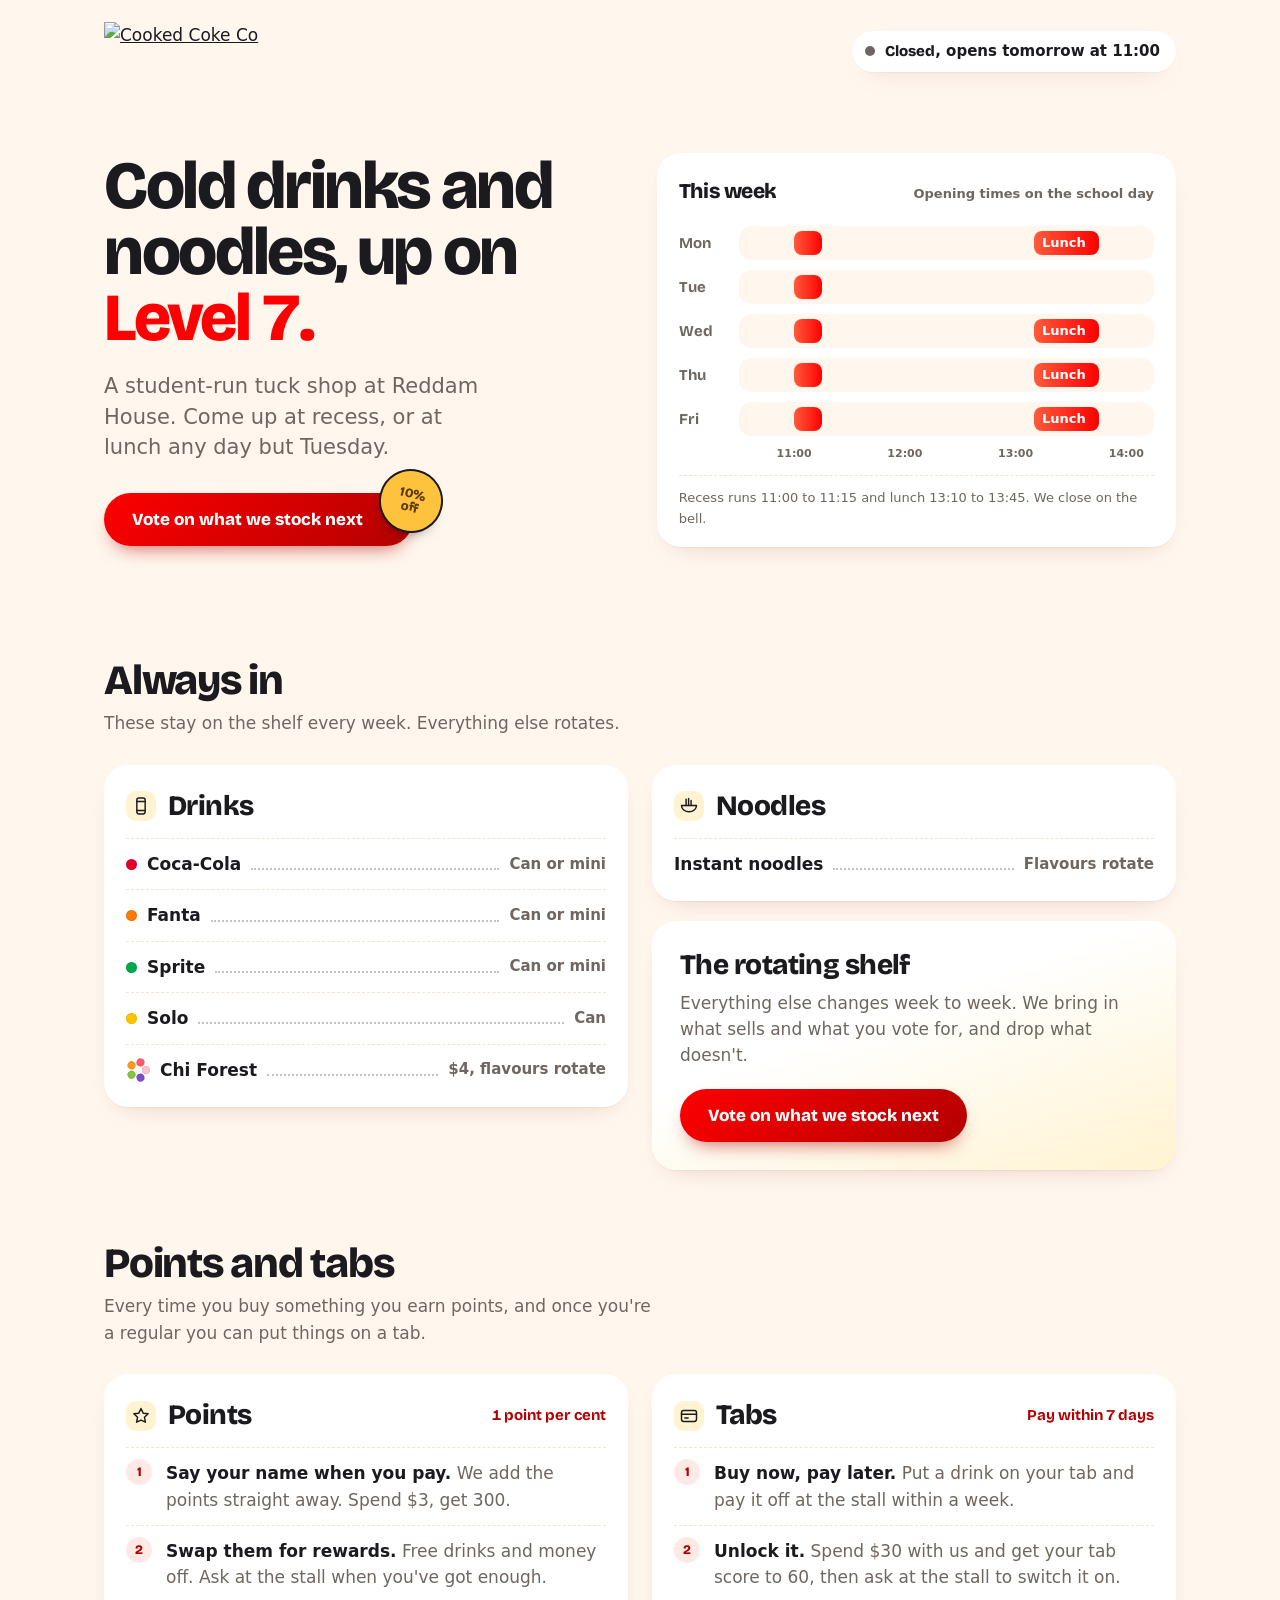
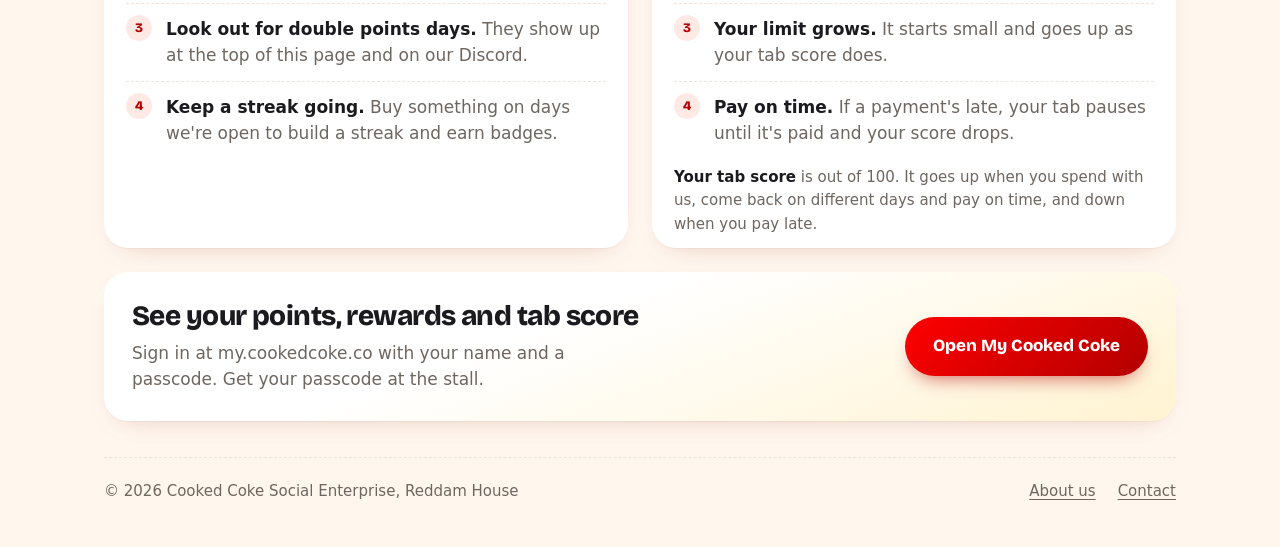
==== commit 11cbc11f: "Explain points and tabs A 'Points and tabs' section under the menu: how to earn and spend points, do" ====
--- a/index.html
+++ b/index.html
@@ -189,6 +189,17 @@
     .shelf p { color: var(--muted); margin-top: 8px; max-width: 42ch; }
     .shelf .btn { margin-top: 20px; }
 
+    /* points and tabs: how it works */
+    .steps { list-style: none; counter-reset: s; }
+    .steps li { counter-increment: s; position: relative; padding: 12px 0 12px 40px; border-top: 1px dashed var(--rule); color: var(--muted); }
+    .steps li b { color: var(--ink); font-weight: 700; }
+    .steps li::before { content: counter(s); position: absolute; left: 0; top: 11px; width: 26px; height: 26px; border-radius: 50%;
+                        display: grid; place-items: center; font: 800 var(--t-xs) var(--display); background: var(--red-wash); color: var(--red-ink); }
+    .how .group { margin-bottom: 0; height: 100%; }
+    .how .group .note b { color: var(--ink); }
+    .how .board { align-items: stretch; }
+    .shelf.mine { margin-top: 24px; display: flex; align-items: center; justify-content: space-between; gap: 16px 24px; flex-wrap: wrap; }
+    .shelf.mine .btn { margin-top: 0; text-decoration: none; }
     footer { border-top: 1px dashed var(--rule); margin-top: 12px; padding: 22px 0 44px; display: flex; justify-content: space-between; flex-wrap: wrap;
              gap: 12px; font-size: var(--t-s); color: var(--muted); }
     footer nav { display: flex; gap: 22px; }
@@ -345,6 +356,38 @@
         </div>
       </div>
     </section>
+    <section class="menu how" id="points" aria-labelledby="howTitle">
+      <h2 id="howTitle">Points and tabs</h2>
+      <p>Every time you buy something you earn points, and once you're a regular you can put things on a tab.</p>
+      <div class="board">
+        <div class="group">
+          <h3><svg viewBox="0 0 24 24" aria-hidden="true"><path d="M12 3l2.6 5.6 6 .7-4.5 4.1 1.2 6L12 16.9 6.7 19.4l1.2-6L3.4 9.3l6-.7z"/></svg>Points<span class="price">1 point per cent</span></h3>
+          <ol class="steps">
+            <li><b>Say your name when you pay.</b> We add the points straight away. Spend $3, get 300.</li>
+            <li><b>Swap them for rewards.</b> Free drinks and money off. Ask at the stall when you've got enough.</li>
+            <li><b>Look out for double points days.</b> They show up at the top of this page and on our Discord.</li>
+            <li><b>Keep a streak going.</b> Buy something on days we're open to build a streak and earn badges.</li>
+          </ol>
+        </div>
+        <div class="group">
+          <h3><svg viewBox="0 0 24 24" aria-hidden="true"><rect x="3" y="5.5" width="18" height="13" rx="2.5"/><path d="M3 10h18M7 14.5h4"/></svg>Tabs<span class="price">Pay within 7 days</span></h3>
+          <ol class="steps">
+            <li><b>Buy now, pay later.</b> Put a drink on your tab and pay it off at the stall within a week.</li>
+            <li><b>Unlock it.</b> Spend $30 with us and get your tab score to 60, then ask at the stall to switch it on.</li>
+            <li><b>Your limit grows.</b> It starts small and goes up as your tab score does.</li>
+            <li><b>Pay on time.</b> If a payment's late, your tab pauses until it's paid and your score drops.</li>
+          </ol>
+          <p class="note"><b>Your tab score</b> is out of 100. It goes up when you spend with us, come back on different days and pay on time, and down when you pay late.</p>
+        </div>
+      </div>
+      <div class="shelf mine">
+        <div>
+          <h3>See your points, rewards and tab score</h3>
+          <p>Sign in at my.cookedcoke.co with your name and a passcode. Get your passcode at the stall.</p>
+        </div>
+        <a class="btn" href="https://my.cookedcoke.co/">Open My Cooked Coke</a>
+      </div>
+    </section>
   </main>
 
   <footer>
@@ -473,13 +516,13 @@
   const DEMO = { rewards: [{ name: 'Free Coke', points: 1000 }, { name: '$2 off any drink', points: 500 }],
                  double_points: [{ name: 'Double points Friday', multiplier: 2, start: '2026-10-23', end: '2026-10-23', on_now: true }],
                  student_site: 'https://my.cookedcoke.co/' };
-  const fmtDay = iso => new Date(iso + 'T12:00:00').toLocaleDateString('en-AU', { weekday: 'short', day: 'numeric', month: 'short' });
+  const fmtDay = iso => new Date(iso + 'T12:00:00').toLocaleDateString('en-AU', { weekday: 'short', day: 'numeric', month: 'short' }).replace(',', '');
   function showPromos(p) {
     const items = [];
     for (const e of p.double_points || []) {
       const x = e.multiplier === 2 ? 'Double' : e.multiplier + '×';
       const when = e.on_now ? (e.start === e.end ? 'today' : 'on now, until ' + fmtDay(e.end))
-                            : fmtDay(e.start) + (e.start === e.end ? '' : ' to ' + fmtDay(e.end));
+                            : 'coming ' + fmtDay(e.start) + (e.start === e.end ? '' : ' to ' + fmtDay(e.end));
       items.push({ hot: e.on_now, text: e.name || x + ' points', note: when });
     }
     for (const r of p.rewards || []) items.push({ text: r.name, note: 'for ' + Number(r.points).toLocaleString('en-AU') + ' points' });
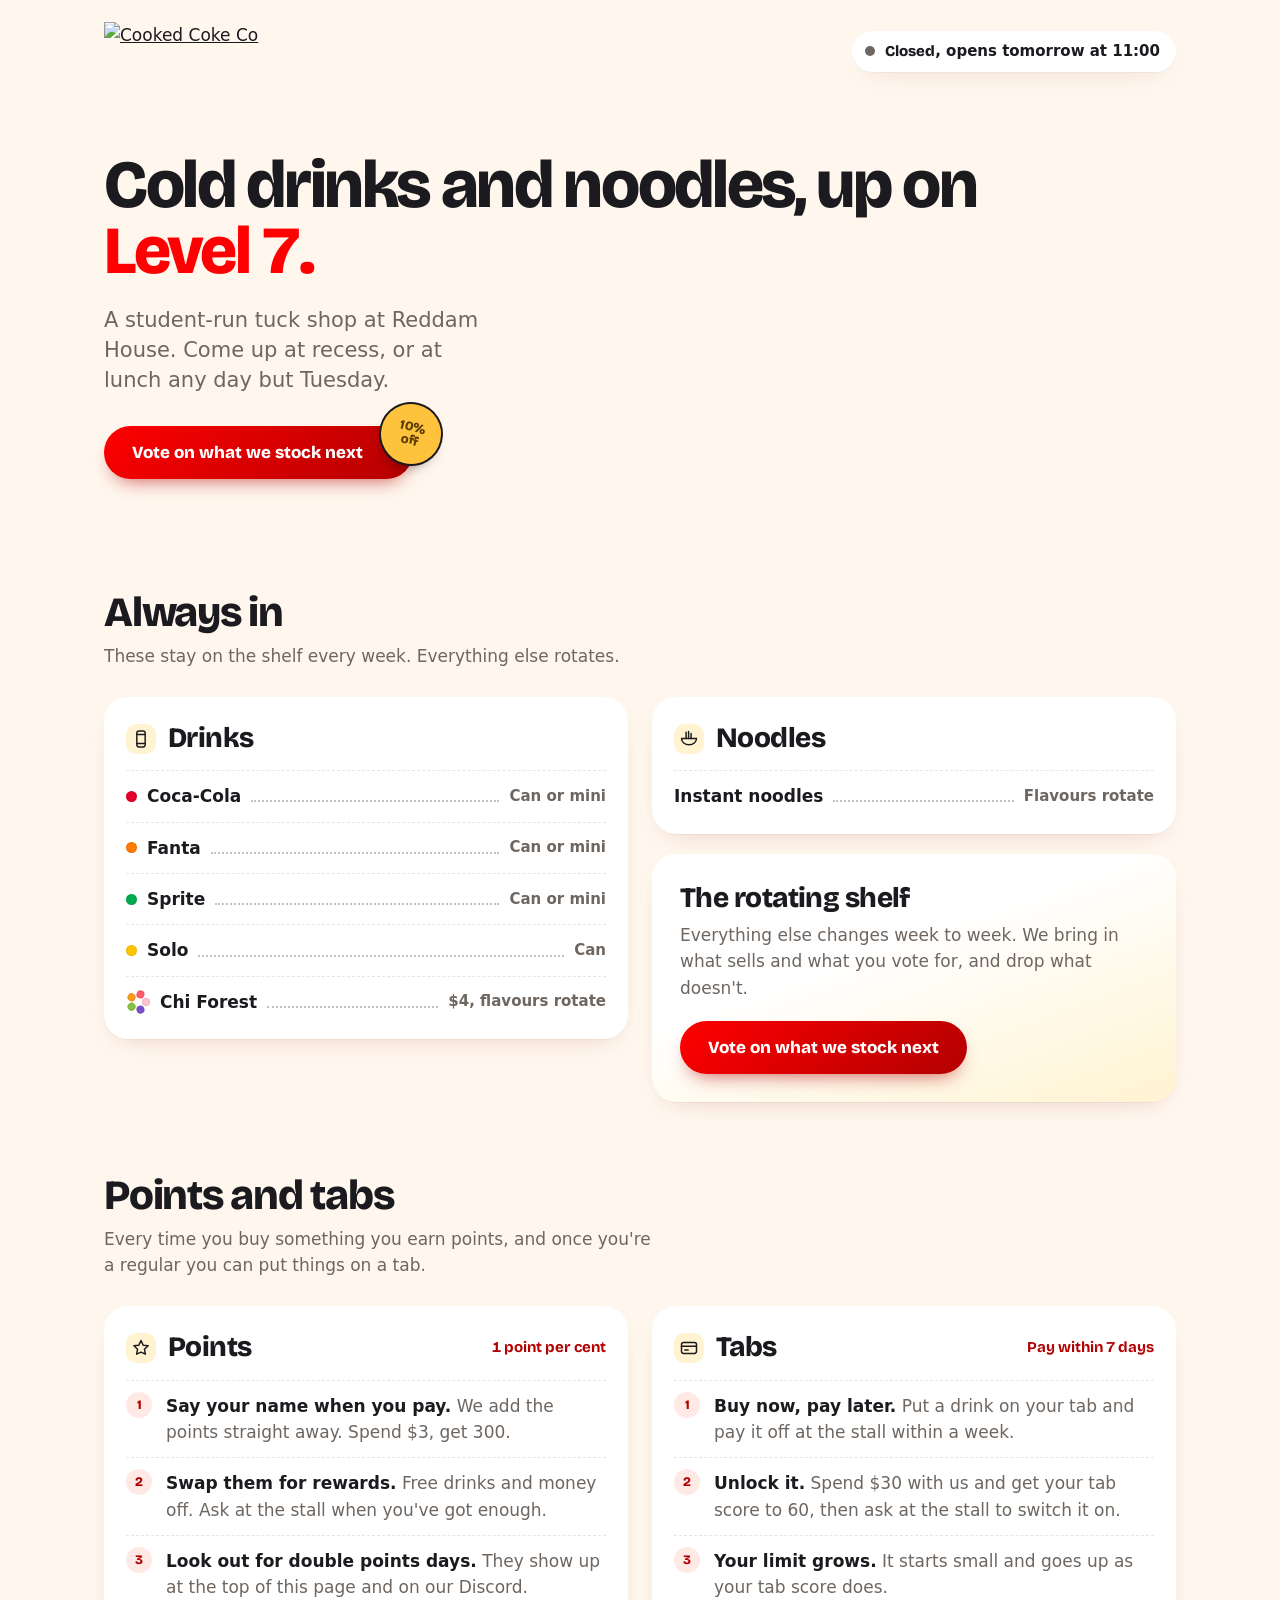
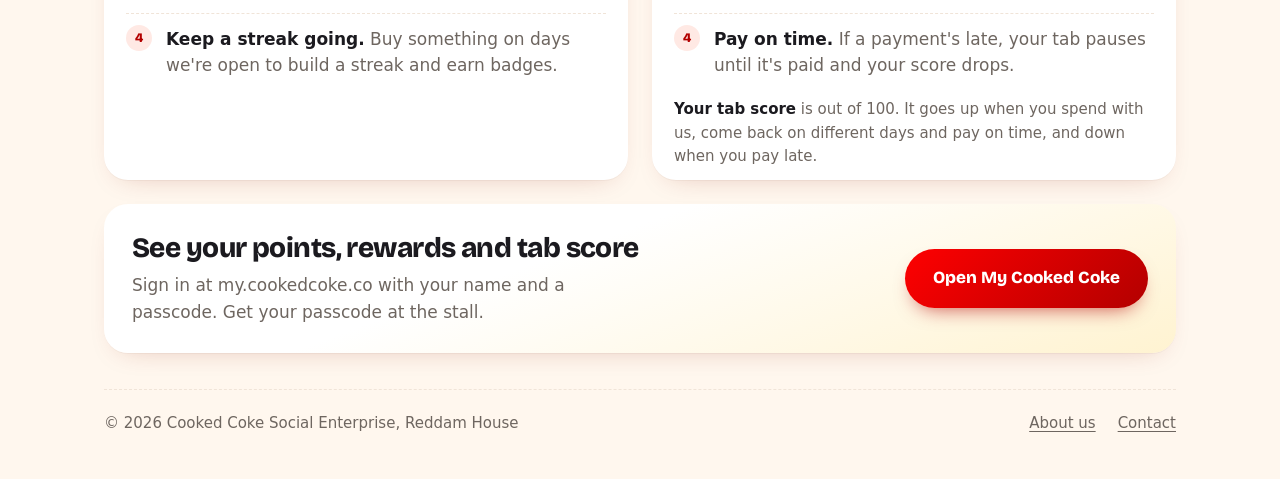
==== commit 8f0a8ed4: "Remove the opening-times timetable The 'This week' chart is gone, with its styles and script. The he" ====
--- a/index.html
+++ b/index.html
@@ -31,7 +31,7 @@
   <style>
     /* COOKED COKE CO, the menu board - in the same look as the student site (my.cookedcoke.co):
        warm cream, brand red, one sunny accent, soft rounded cards, and Bricolage Grotesque
-       for the fun bits (bundled in /fonts, SIL OFL). The live week chart is still the one bold element. */
+       for the fun bits (bundled in /fonts, SIL OFL). */
     @font-face { font-family: "Bricolage"; font-style: normal; font-weight: 400 800; font-display: swap;
       src: url(fonts/bricolage-latin.woff2) format("woff2");
       unicode-range: U+0000-00FF, U+0131, U+0152-0153, U+02BB-02BC, U+02C6, U+02DA, U+02DC, U+0304, U+0308, U+0329, U+2000-206F, U+20AC, U+2122, U+2191, U+2193, U+2212, U+2215, U+FEFF, U+FFFD; }
@@ -108,7 +108,7 @@
     }
 
     /* hero */
-    .hero { display: grid; grid-template-columns: 1fr 1.08fr; gap: clamp(32px, 6vw, 72px); align-items: center;
+    .hero { display: grid; grid-template-columns: 1fr; gap: clamp(32px, 6vw, 72px); align-items: center;
             padding: clamp(36px, 6vw, 64px) 0; }
     h1 { font-size: clamp(2.6rem, 6vw, 4.2rem); font-weight: 800; line-height: .98; letter-spacing: -.035em; }
     h1 span { color: var(--red); }
@@ -121,38 +121,6 @@
     .btn:active { transform: translateY(1px); box-shadow: 0 6px 14px -10px rgba(179,0,0,.7); }
     .btn[disabled] { background: var(--card); color: var(--muted); box-shadow: var(--shadow); cursor: default; transform: none; }
 
-    /* the week chart: the hours, drawn on the school day */
-    .week { background: var(--card); border-radius: 24px; box-shadow: var(--shadow); padding: 22px 22px 18px; }
-    .week-head { display: flex; justify-content: space-between; align-items: baseline; gap: 12px; margin-bottom: 14px; }
-    .week-head h2 { font-size: var(--t-l); font-weight: 800; letter-spacing: -.02em; }
-    .week-head span { font-size: var(--t-xs); color: var(--muted); font-weight: 600; }
-    .rows { list-style: none; }
-    .row { display: grid; grid-template-columns: 48px 1fr; align-items: center; gap: 12px; padding: 5px 0; }
-    .row .day { font-family: var(--display); font-weight: 700; font-size: var(--t-s); color: var(--muted); }
-    .row.today .day { color: var(--red-ink); }
-    .track { position: relative; height: 34px; border-radius: 12px; background: var(--wash); }
-    .row.today .track { background: var(--red-wash); box-shadow: inset 0 0 0 2px var(--red); }
-    .blk { position: absolute; top: 5px; bottom: 5px; border-radius: 8px; background: linear-gradient(90deg, #ff5a3c, var(--red)); transform-origin: left;
-           color: #fff; font-size: var(--t-xs); font-weight: 700; display: flex; align-items: center; padding-left: 8px;
-           overflow: visible; white-space: nowrap; cursor: default; }
-    .blk.recess { padding: 0; }
-    .blk:focus-visible { outline-offset: 2px; }
-    /* tooltip on hover or keyboard focus */
-    .blk::after { content: attr(data-tip); position: absolute; bottom: calc(100% + 9px); left: 50%; transform: translate(-50%, 4px);
-                  background: var(--ink); color: var(--paper); font-size: var(--t-xs); font-weight: 600; padding: 6px 10px; border-radius: 8px;
-                  white-space: nowrap; opacity: 0; pointer-events: none; transition: opacity .15s, transform .15s; z-index: 3; }
-    .blk:hover::after, .blk:focus-visible::after { opacity: 1; transform: translate(-50%, 0); }
-    .now { position: absolute; top: -6px; bottom: -6px; width: 2px; margin-left: -1px; background: var(--ink); border-radius: 2px; z-index: 2; display: none; }
-    .now::before { content: ''; position: absolute; top: -5px; left: 50%; width: 10px; height: 10px; margin-left: -5px; border-radius: 50%; background: var(--ink); }
-    .axis { position: relative; height: 18px; margin: 4px 0 0 60px; font-size: .6875rem; color: var(--muted); font-weight: 600; }
-    .axis span { position: absolute; transform: translateX(-50%); }
-    .week-note { margin-top: 12px; padding-top: 12px; border-top: 1px dashed var(--rule); font-size: var(--t-xs); color: var(--muted); }
-
-    /* the one orchestrated moment: on load the blocks draw in, row by row, and the now line slides into place */
-    .js .week:not(.drawn) .blk { transform: scaleX(0); }
-    .js .week:not(.drawn) .now { left: 0 !important; opacity: 0; }
-    .blk { transition: transform .5s cubic-bezier(.2,.8,.2,1) calc(var(--r, 0) * 70ms + 120ms); }
-    .now { transition: left .9s cubic-bezier(.2,.8,.2,1) .5s, opacity .3s .5s; }
 
     /* the menu */
     .menu { padding: clamp(28px, 5vw, 48px) 0 24px; }
@@ -268,11 +236,6 @@
     }
     @media (max-width: 480px) {
       .status .long { display: none; }
-      .row { grid-template-columns: 38px 1fr; gap: 8px; }
-      .axis { margin-left: 46px; }
-      .blk.lunch { font-size: 0; padding: 0; }
-      .week { padding: 18px 14px 14px; }
-      .week-head { flex-direction: column; gap: 2px; }
       .group { padding: 18px 16px 10px; }
       .btn { padding: 15px 22px; font-size: 1rem; }
       .btn.has-sticker { padding-right: 40px; }
@@ -310,21 +273,6 @@
         <button class="btn vote has-sticker" type="button">Vote on what we stock next<span class="sr">, get 10% off</span><span class="sticker" aria-hidden="true">10%<br>off</span></button>
       </div>
 
-      <figure class="week" id="week" aria-labelledby="weekTitle">
-        <div class="week-head">
-          <h2 id="weekTitle">This week</h2>
-          <span>Opening times on the school day</span>
-        </div>
-        <ol class="rows">
-          <li class="row" data-day="1"><span class="day">Mon</span><span class="track"><span class="sr">Monday: recess 11:00 to 11:15, lunch 13:10 to 13:45.</span><span class="blk recess" style="left:13.33%;width:6.67%;--r:0" tabindex="0" data-tip="Recess, 11:00 to 11:15" aria-hidden="true"></span><span class="blk lunch" style="left:71.11%;width:15.56%;--r:0" tabindex="0" data-tip="Lunch, 13:10 to 13:45" aria-hidden="true">Lunch</span><span class="now" aria-hidden="true"></span></span></li>
-          <li class="row" data-day="2"><span class="day">Tue</span><span class="track"><span class="sr">Tuesday: recess 11:00 to 11:15, no lunch service.</span><span class="blk recess" style="left:13.33%;width:6.67%;--r:1" tabindex="0" data-tip="Recess, 11:00 to 11:15" aria-hidden="true"></span><span class="now" aria-hidden="true"></span></span></li>
-          <li class="row" data-day="3"><span class="day">Wed</span><span class="track"><span class="sr">Wednesday: recess 11:00 to 11:15, lunch 13:10 to 13:45.</span><span class="blk recess" style="left:13.33%;width:6.67%;--r:2" tabindex="0" data-tip="Recess, 11:00 to 11:15" aria-hidden="true"></span><span class="blk lunch" style="left:71.11%;width:15.56%;--r:2" tabindex="0" data-tip="Lunch, 13:10 to 13:45" aria-hidden="true">Lunch</span><span class="now" aria-hidden="true"></span></span></li>
-          <li class="row" data-day="4"><span class="day">Thu</span><span class="track"><span class="sr">Thursday: recess 11:00 to 11:15, lunch 13:10 to 13:45.</span><span class="blk recess" style="left:13.33%;width:6.67%;--r:3" tabindex="0" data-tip="Recess, 11:00 to 11:15" aria-hidden="true"></span><span class="blk lunch" style="left:71.11%;width:15.56%;--r:3" tabindex="0" data-tip="Lunch, 13:10 to 13:45" aria-hidden="true">Lunch</span><span class="now" aria-hidden="true"></span></span></li>
-          <li class="row" data-day="5"><span class="day">Fri</span><span class="track"><span class="sr">Friday: recess 11:00 to 11:15, lunch 13:10 to 13:45.</span><span class="blk recess" style="left:13.33%;width:6.67%;--r:4" tabindex="0" data-tip="Recess, 11:00 to 11:15" aria-hidden="true"></span><span class="blk lunch" style="left:71.11%;width:15.56%;--r:4" tabindex="0" data-tip="Lunch, 13:10 to 13:45" aria-hidden="true">Lunch</span><span class="now" aria-hidden="true"></span></span></li>
-        </ol>
-        <div class="axis" aria-hidden="true"><span style="left:13.33%">11:00</span><span style="left:40%">12:00</span><span style="left:66.67%">13:00</span><span style="left:93.33%">14:00</span></div>
-        <figcaption class="week-note">Recess runs 11:00 to 11:15 and lunch 13:10 to 13:45. We close on the bell.</figcaption>
-      </figure>
     </section>
 
     <section class="menu" aria-labelledby="menuTitle">
@@ -414,7 +362,6 @@
   const RECESS = ['Recess', 660, 675], LUNCH = ['Lunch', 790, 825];
   const SCHEDULE = { 1: [RECESS, LUNCH], 2: [RECESS], 3: [RECESS, LUNCH], 4: [RECESS, LUNCH], 5: [RECESS, LUNCH] };
   const DAY = ['Sunday', 'Monday', 'Tuesday', 'Wednesday', 'Thursday', 'Friday', 'Saturday'];
-  const AXIS = [630, 855]; /* the chart spans 10:30 to 14:15 */
   const hm = m => String(Math.floor(m / 60)).padStart(2, '0') + ':' + String(m % 60).padStart(2, '0');
   const span = n => n < 60 ? n + ' min' : Math.floor(n / 60) + ' h ' + (n % 60) + ' min';
 
@@ -443,14 +390,6 @@
     const t = now(), s = state(t), el = document.getElementById('status');
     el.dataset.state = s.kind;
     document.getElementById('statusText').innerHTML = s.text;
-    document.querySelectorAll('.row').forEach(r => {
-      const today = +r.dataset.day === t.d;
-      r.classList.toggle('today', today);
-      const needle = r.querySelector('.now');
-      const inRange = today && t.m >= AXIS[0] && t.m <= AXIS[1];
-      needle.style.display = inRange ? 'block' : 'none';
-      if (inRange) needle.style.left = ((t.m - AXIS[0]) / (AXIS[1] - AXIS[0]) * 100).toFixed(2) + '%';
-    });
   }
   render();
   setInterval(render, 30000);
@@ -471,14 +410,6 @@
   }
   const once = (fn, ms) => { let t = 0; return e => { const n = Date.now(); if (n - t > ms) { t = n; fn(e); } }; };
 
-  /* 1. The can opens: one burst up through the week chart on load, then the chart draws in. */
-  const week = document.getElementById('week');
-  addEventListener('load', () => {
-    const r = week.getBoundingClientRect();
-    if (r.bottom > 0 && r.top < innerHeight) fizz(r.left + r.width / 2, r.bottom - 12, { n: 34, spread: r.width / 2, rise: [140, 340], size: [5, 15], wait: 650 });
-    setTimeout(() => week.classList.add('drawn'), calm ? 0 : 260);
-  });
-  setTimeout(() => week.classList.add('drawn'), 1500); /* never leave the chart undrawn if load is slow */
 
   /* 2. Fizzy drinks fizz: hover a soft drink or a Chi Forest flavour and bubbles leave its colour dot. Noodles don't. */
   document.querySelectorAll('[data-fizz] li').forEach(li => {
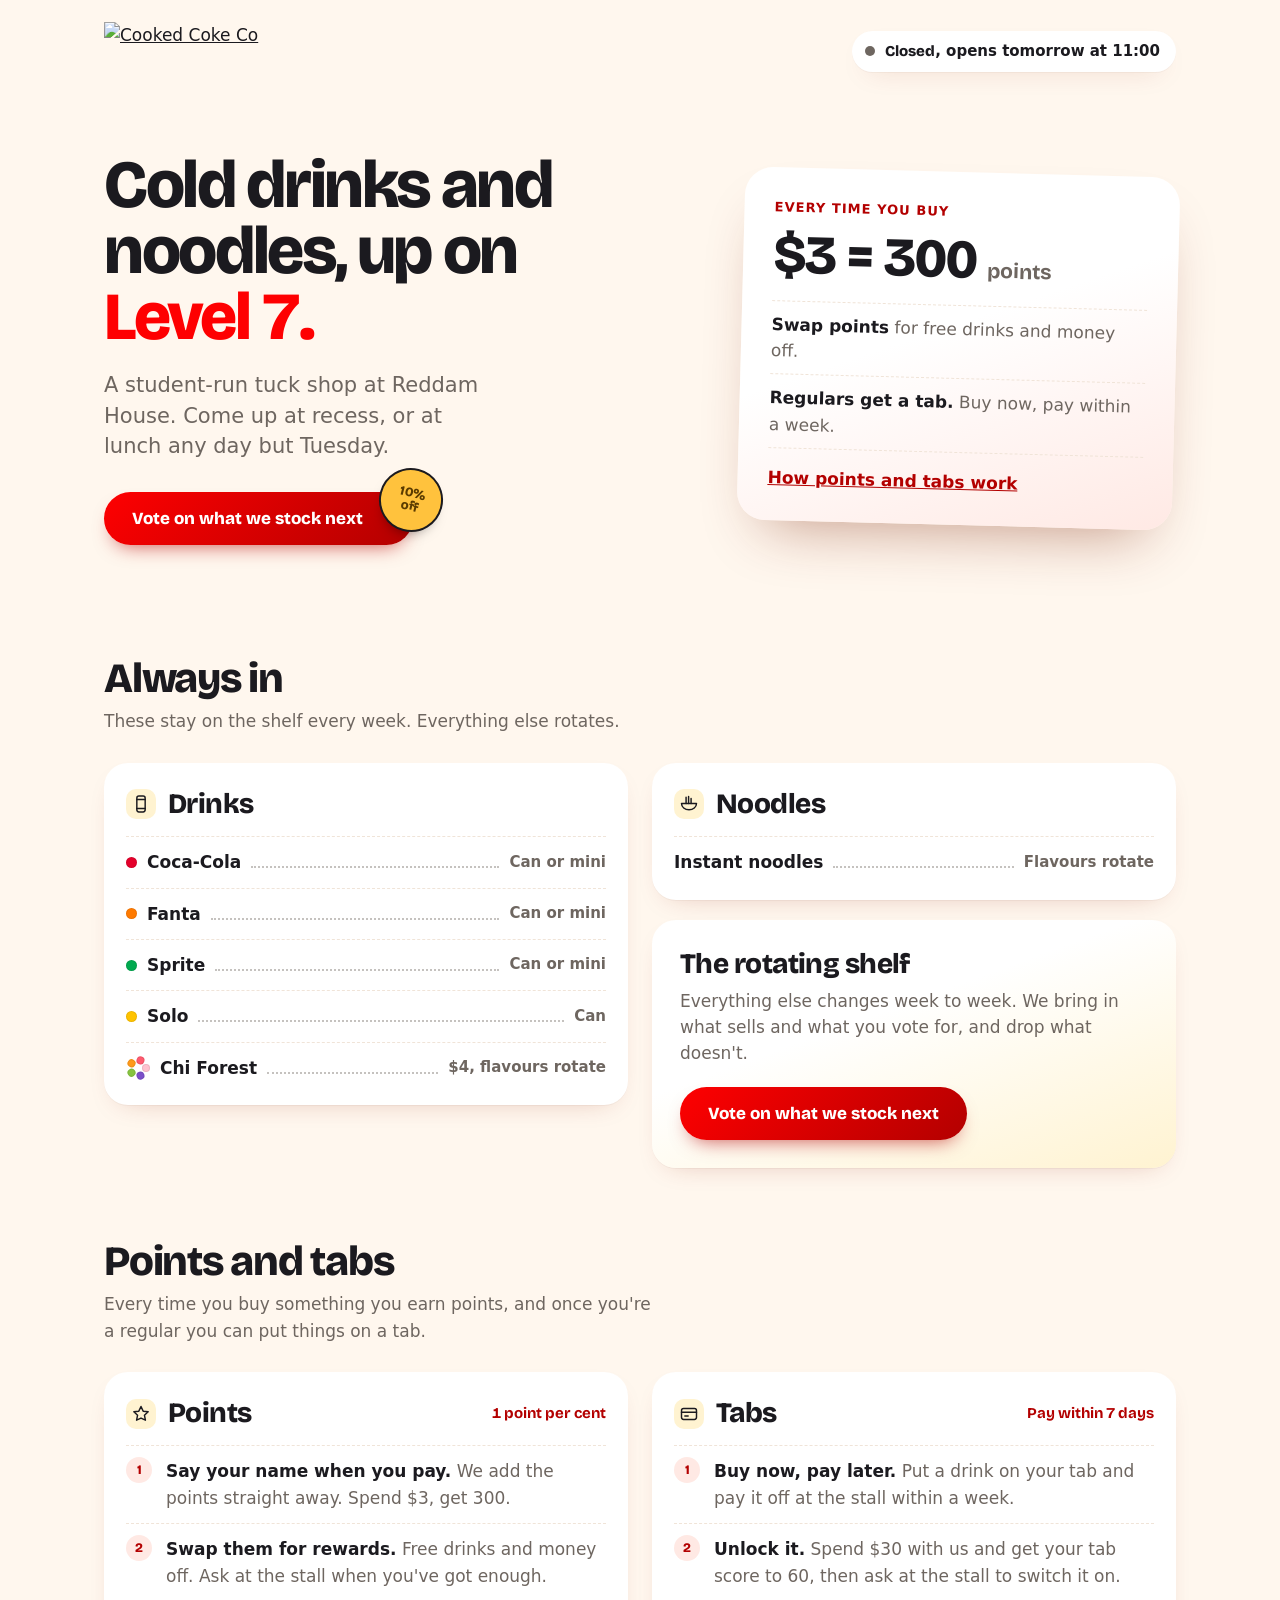
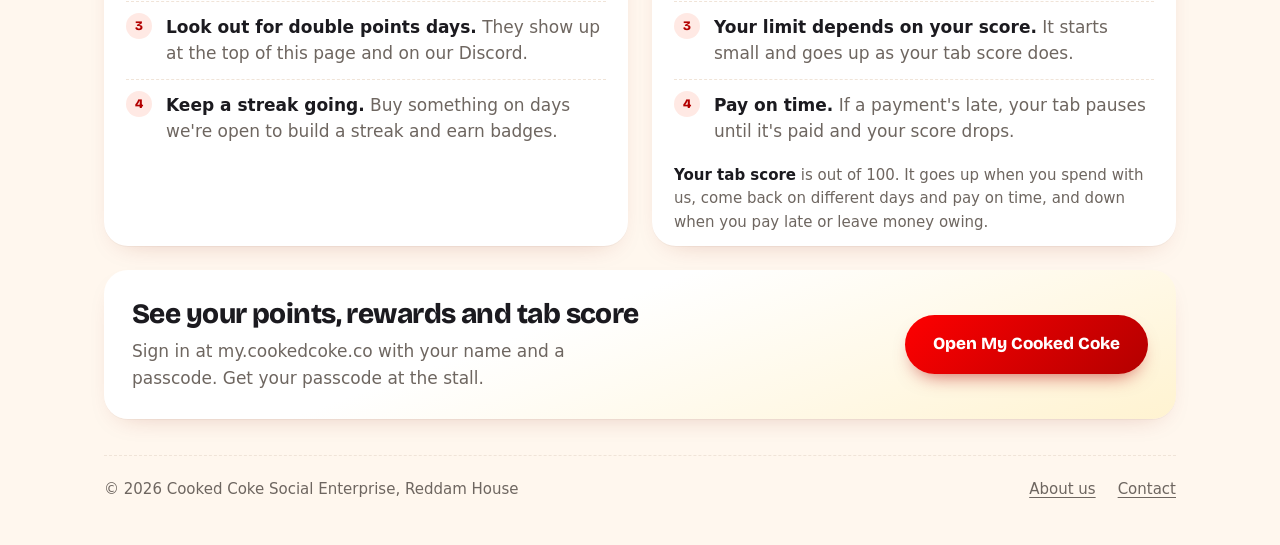
==== commit a3804795: "Add a points and tabs card to the hero, tidy the tab wording Co-Authored-By: Claude Opus 5.5 <norepl" ====
--- a/index.html
+++ b/index.html
@@ -108,7 +108,7 @@
     }
 
     /* hero */
-    .hero { display: grid; grid-template-columns: 1fr; gap: clamp(32px, 6vw, 72px); align-items: center;
+    .hero { display: grid; grid-template-columns: 1.3fr 1fr; gap: clamp(32px, 6vw, 72px); align-items: center;
             padding: clamp(36px, 6vw, 64px) 0; }
     h1 { font-size: clamp(2.6rem, 6vw, 4.2rem); font-weight: 800; line-height: .98; letter-spacing: -.035em; }
     h1 span { color: var(--red); }
@@ -119,6 +119,15 @@
     .btn small { font-size: var(--t-xs); font-weight: 600; opacity: .85; }
     .btn:hover { transform: translateY(-2px); box-shadow: 0 16px 28px -14px rgba(179,0,0,.8); }
     .btn:active { transform: translateY(1px); box-shadow: 0 6px 14px -10px rgba(179,0,0,.7); }
+    .perk { background: linear-gradient(160deg, var(--card) 45%, var(--red-wash)); border-radius: 28px; box-shadow: var(--shadow-lg);
+            padding: clamp(22px, 3vw, 30px); transform: rotate(1.5deg); }
+    .perk .tag { font-size: var(--t-xs); font-weight: 800; letter-spacing: .08em; text-transform: uppercase; color: var(--red-ink); }
+    .perk .big { font-family: var(--display); font-size: clamp(2.4rem, 5vw, 3.4rem); font-weight: 800; letter-spacing: -.03em; line-height: 1; margin-top: 10px; }
+    .perk .big small { font-size: var(--t-l); color: var(--muted); font-weight: 700; letter-spacing: 0; }
+    .perk ul { list-style: none; margin-top: 18px; border-top: 1px dashed var(--rule); }
+    .perk li { padding: 10px 0; border-bottom: 1px dashed var(--rule); color: var(--muted); }
+    .perk li b { color: var(--ink); }
+    .perk a { display: inline-block; margin-top: 16px; color: var(--red-ink); font-weight: 800; }
     .btn[disabled] { background: var(--card); color: var(--muted); box-shadow: var(--shadow); cursor: default; transform: none; }
 
 
@@ -232,6 +241,7 @@
 
     @media (max-width: 860px) {
       .hero { grid-template-columns: 1fr; }
+      .perk { transform: none; max-width: 460px; }
       .board { grid-template-columns: 1fr; }
     }
     @media (max-width: 480px) {
@@ -272,7 +282,15 @@
         <p class="lede">A student-run tuck shop at Reddam House. Come up at recess, or at lunch any day but Tuesday.</p>
         <button class="btn vote has-sticker" type="button">Vote on what we stock next<span class="sr">, get 10% off</span><span class="sticker" aria-hidden="true">10%<br>off</span></button>
       </div>
-
+      <aside class="perk" aria-label="Points and tabs">
+        <div class="tag">Every time you buy</div>
+        <div class="big">$3 = 300 <small>points</small></div>
+        <ul>
+          <li><b>Swap points</b> for free drinks and money off.</li>
+          <li><b>Regulars get a tab.</b> Buy now, pay within a week.</li>
+        </ul>
+        <a href="#points">How points and tabs work</a>
+      </aside>
     </section>
 
     <section class="menu" aria-labelledby="menuTitle">
@@ -322,10 +340,10 @@
           <ol class="steps">
             <li><b>Buy now, pay later.</b> Put a drink on your tab and pay it off at the stall within a week.</li>
             <li><b>Unlock it.</b> Spend $30 with us and get your tab score to 60, then ask at the stall to switch it on.</li>
-            <li><b>Your limit grows.</b> It starts small and goes up as your tab score does.</li>
+            <li><b>Your limit depends on your score.</b> It starts small and goes up as your tab score does.</li>
             <li><b>Pay on time.</b> If a payment's late, your tab pauses until it's paid and your score drops.</li>
           </ol>
-          <p class="note"><b>Your tab score</b> is out of 100. It goes up when you spend with us, come back on different days and pay on time, and down when you pay late.</p>
+          <p class="note"><b>Your tab score</b> is out of 100. It goes up when you spend with us, come back on different days and pay on time, and down when you pay late or leave money owing.</p>
         </div>
       </div>
       <div class="shelf mine">
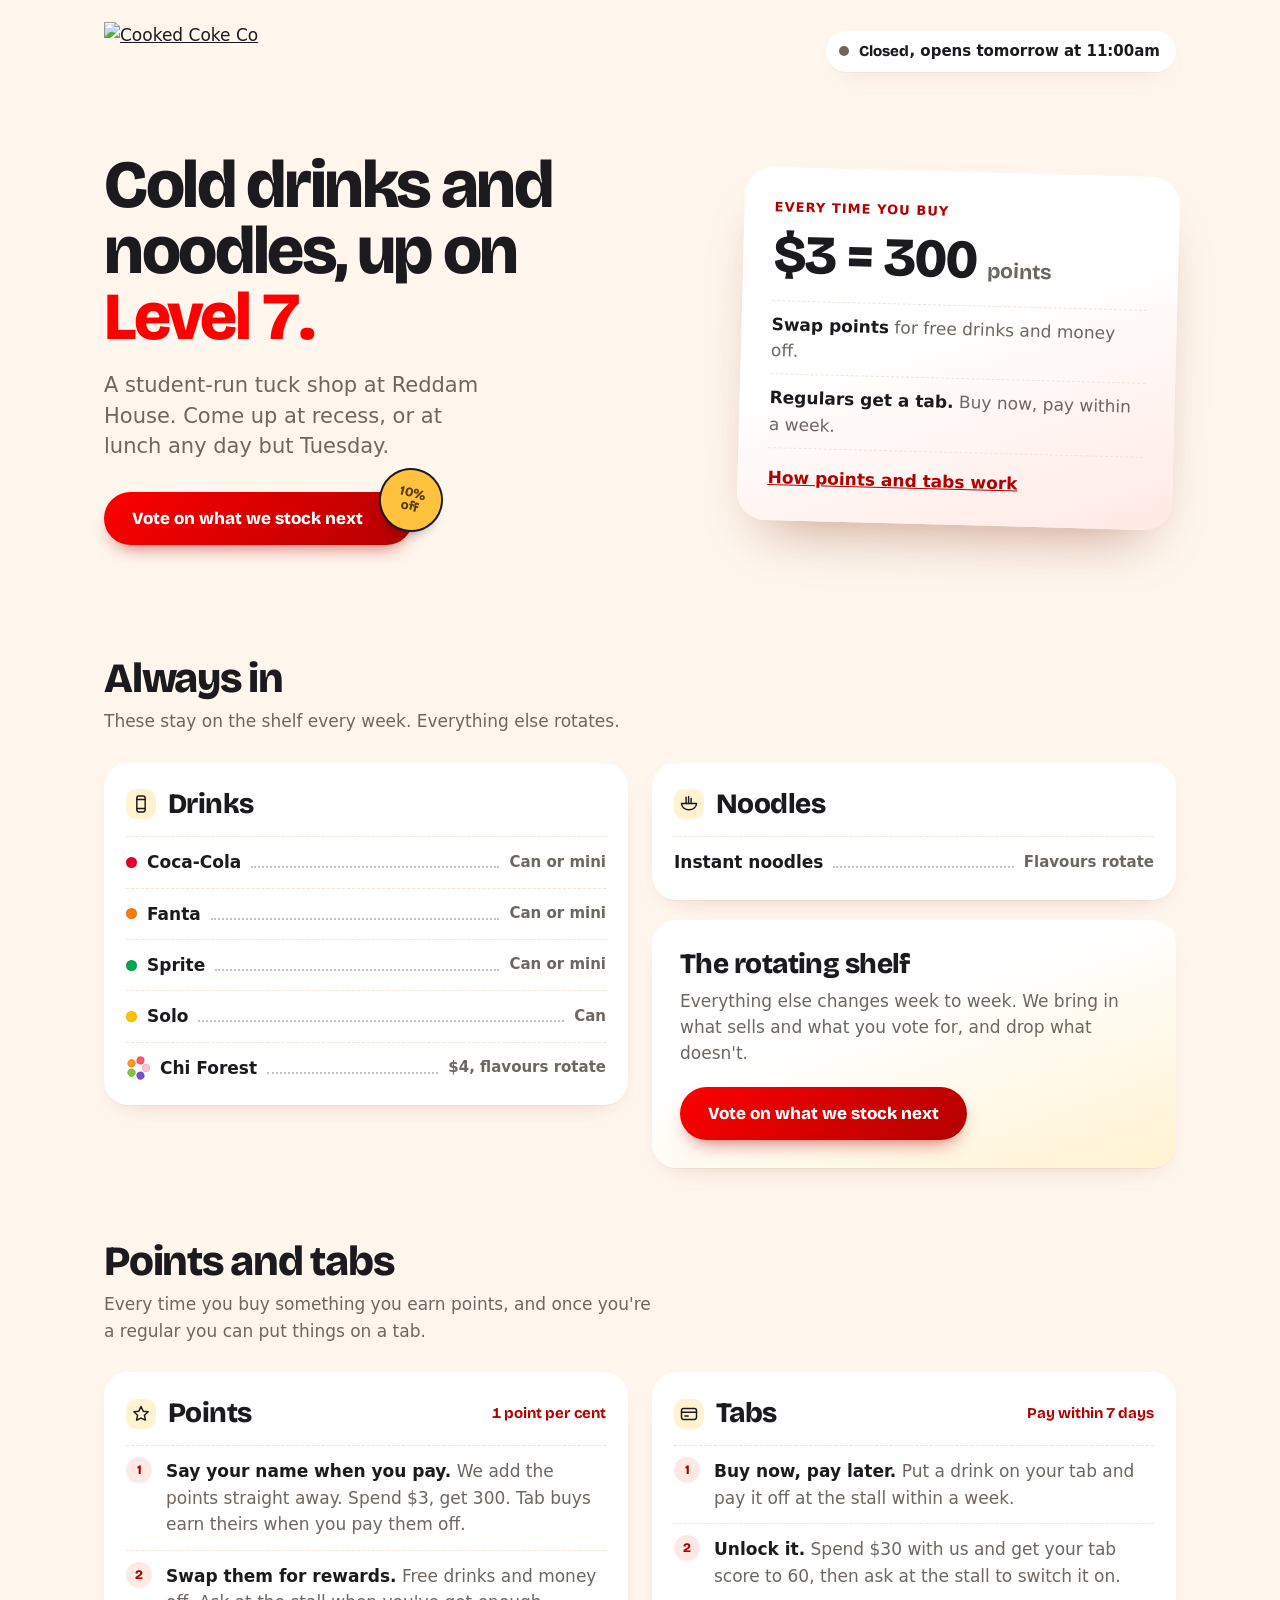
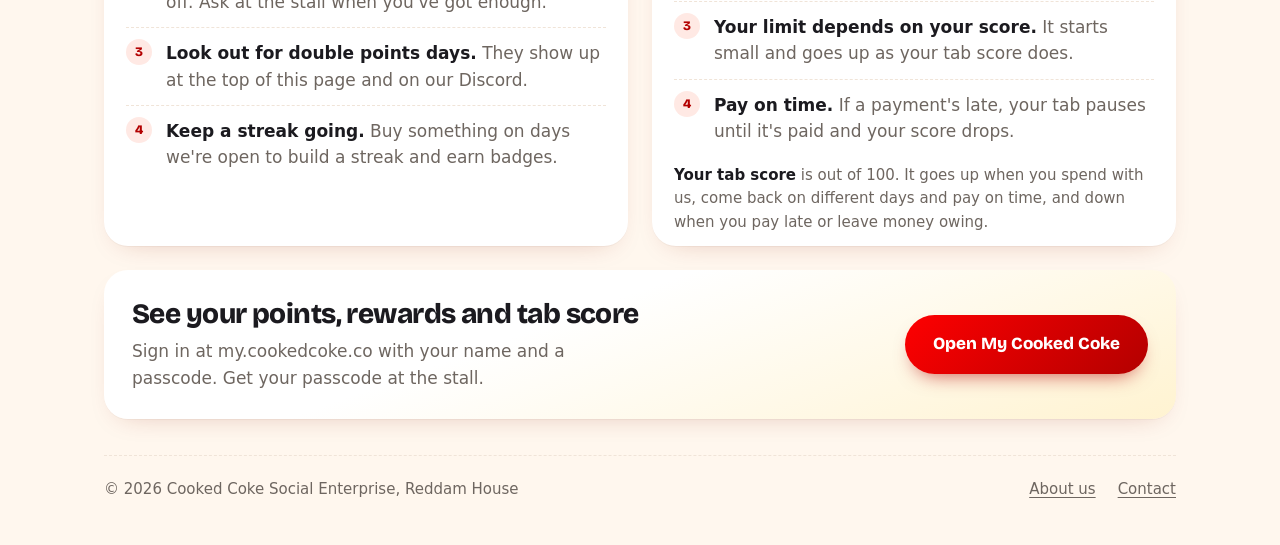
==== commit da23c8f3: "Sydney time and holidays for the status pill, phone opening time, no page jump from What's on, poll " ====
--- a/index.html
+++ b/index.html
@@ -1,5 +1,5 @@
 <!DOCTYPE html>
-<html lang="en">
+<html lang="en-AU">
 <head>
   <meta charset="UTF-8" />
   <meta name="viewport" content="width=device-width, initial-scale=1.0, viewport-fit=cover" />
@@ -27,6 +27,8 @@
   <link rel="icon" type="image/png" sizes="16x16" href="favicon-16x16.png">
   <link rel="shortcut icon" href="favicon.ico">
   <link rel="manifest" href="site.webmanifest">
+  <link rel="canonical" href="https://cookedcoke.co/">
+  <link rel="preconnect" href="https://my.cookedcoke.co" crossorigin>
   <link rel="preload" href="fonts/bricolage-latin.woff2" as="font" type="font/woff2" crossorigin>
   <style>
     /* COOKED COKE CO, the menu board - in the same look as the student site (my.cookedcoke.co):
@@ -66,7 +68,8 @@
     h1, h2, h3, .btn, .status b, .promo-lead { font-family: var(--display); }
     a { color: inherit; }
     :focus-visible { outline: 3px solid var(--sun); outline-offset: 3px; border-radius: 6px; }
-    .wrap { max-width: 1120px; margin: 0 auto; padding: 0 24px; }
+    .status .short { display: none; }
+    .wrap { max-width: 1120px; margin: 0 auto; padding: 0 max(24px, env(safe-area-inset-right)) 0 max(24px, env(safe-area-inset-left)); }
     .sr { position: absolute; width: 1px; height: 1px; overflow: hidden; clip: rect(0 0 0 0); white-space: nowrap; }
 
 
@@ -177,7 +180,7 @@
     .how .board { align-items: stretch; }
     .shelf.mine { margin-top: 24px; display: flex; align-items: center; justify-content: space-between; gap: 16px 24px; flex-wrap: wrap; }
     .shelf.mine .btn { margin-top: 0; text-decoration: none; }
-    footer { border-top: 1px dashed var(--rule); margin-top: 12px; padding: 22px 0 44px; display: flex; justify-content: space-between; flex-wrap: wrap;
+    footer { border-top: 1px dashed var(--rule); margin-top: 12px; padding: 22px 0 max(44px, env(safe-area-inset-bottom)); display: flex; justify-content: space-between; flex-wrap: wrap;
              gap: 12px; font-size: var(--t-s); color: var(--muted); }
     footer nav { display: flex; gap: 22px; }
     footer a { text-underline-offset: 3px; }
@@ -246,10 +249,13 @@
     }
     @media (max-width: 480px) {
       .status .long { display: none; }
+      .status .short { display: inline; }
+      .status { padding: 8px 12px 8px 10px; gap: 7px; font-size: .875rem; white-space: nowrap; }
       .group { padding: 18px 16px 10px; }
       .btn { padding: 15px 22px; font-size: 1rem; }
       .btn.has-sticker { padding-right: 40px; }
     }
+    @media (max-width: 380px) { .status .short { display: none; } }
     @media (prefers-reduced-motion: reduce) {
       html { scroll-behavior: auto; }
       *, *::before, *::after { animation: none !important; transition: none !important; }
@@ -329,7 +335,7 @@
         <div class="group">
           <h3><svg viewBox="0 0 24 24" aria-hidden="true"><path d="M12 3l2.6 5.6 6 .7-4.5 4.1 1.2 6L12 16.9 6.7 19.4l1.2-6L3.4 9.3l6-.7z"/></svg>Points<span class="price">1 point per cent</span></h3>
           <ol class="steps">
-            <li><b>Say your name when you pay.</b> We add the points straight away. Spend $3, get 300.</li>
+            <li><b>Say your name when you pay.</b> We add the points straight away. Spend $3, get 300. Tab buys earn theirs when you pay them off.</li>
             <li><b>Swap them for rewards.</b> Free drinks and money off. Ask at the stall when you've got enough.</li>
             <li><b>Look out for double points days.</b> They show up at the top of this page and on our Discord.</li>
             <li><b>Keep a streak going.</b> Buy something on days we're open to build a streak and earn badges.</li>
@@ -380,16 +386,23 @@
   const RECESS = ['Recess', 660, 675], LUNCH = ['Lunch', 790, 825];
   const SCHEDULE = { 1: [RECESS, LUNCH], 2: [RECESS], 3: [RECESS, LUNCH], 4: [RECESS, LUNCH], 5: [RECESS, LUNCH] };
   const DAY = ['Sunday', 'Monday', 'Tuesday', 'Wednesday', 'Thursday', 'Friday', 'Saturday'];
-  const hm = m => String(Math.floor(m / 60)).padStart(2, '0') + ':' + String(m % 60).padStart(2, '0');
+  const hm = m => { const h = Math.floor(m / 60) % 12 || 12; return h + ':' + String(m % 60).padStart(2, '0') + (m < 720 ? 'am' : 'pm'); };
+  /* Days the stall is shut (school holidays, public holidays): ['2026-12-12', '2027-01-31'] ranges, inclusive. */
+  const CLOSED = [];
   const span = n => n < 60 ? n + ' min' : Math.floor(n / 60) + ' h ' + (n % 60) + ' min';
 
   function now() {
     const q = new URLSearchParams(location.search).get('at'); /* ?at=3-13:20 previews a moment: day-HH:MM */
     if (q) { const [d, t] = q.split('-'); const [h, m] = t.split(':').map(Number); return { d: +d, m: h * 60 + m }; }
-    const n = new Date(); return { d: n.getDay(), m: n.getHours() * 60 + n.getMinutes() };
-  }
-
-  function state({ d, m }) {
+    /* Always Sydney time, whatever the phone's set to. */
+    const p = Object.fromEntries(new Intl.DateTimeFormat('en-AU', { timeZone: 'Australia/Sydney', weekday: 'short', year: 'numeric', month: '2-digit',
+      day: '2-digit', hour: '2-digit', minute: '2-digit', hourCycle: 'h23' }).formatToParts(new Date()).map(x => [x.type, x.value]));
+    const iso = `${p.year}-${p.month}-${p.day}`;
+    return { d: ['Sun', 'Mon', 'Tue', 'Wed', 'Thu', 'Fri', 'Sat'].indexOf(p.weekday), m: +p.hour * 60 + +p.minute, iso };
+  }
+
+  function state({ d, m, iso }) {
+    if (iso && CLOSED.some(([a, b]) => iso >= a && iso <= (b || a))) return { kind: 'closed', text: '<b>Closed</b><span class="long"> for the holidays</span>' };
     const on = (SCHEDULE[d] || []).find(([, a, b]) => m >= a && m < b);
     if (on) return { kind: 'open', text: `<b>Open</b><span class="long">, ${on[0].toLowerCase()} ends in ${span(on[2] - m)}</span>`, plain: `Open, closes in ${span(on[2] - m)}` };
     for (let k = 0; k < 8; k++) {
@@ -398,7 +411,7 @@
         if (k === 0 && a <= m) continue;
         if (k === 0 && a - m <= 30) return { kind: 'soon', text: `<b>Opens in ${span(a - m)}</b><span class="long"> for ${name.toLowerCase()}</span>` };
         const when = k === 0 ? 'today' : k === 1 ? 'tomorrow' : DAY[dd];
-        return { kind: 'closed', text: `<b>Closed</b><span class="long">, opens ${when} at ${hm(a)}</span>` };
+        return { kind: 'closed', text: `<b>Closed</b><span class="long">, opens ${when} at ${hm(a)}</span><span class="short"> · ${k === 0 ? '' : when.slice(0, 3) + ' '}${hm(a)}</span>` };
       }
     }
     return { kind: 'closed', text: '<b>Closed</b>' };
@@ -455,7 +468,7 @@
   /* Vote. Finishing the poll leads to success.html, which sets has_voted_xyz. */
   const poll = document.getElementById('poll'), votes = document.querySelectorAll('.vote');
   if (localStorage.getItem('has_voted_xyz') === 'true') votes.forEach(b => { b.disabled = true; b.innerHTML = 'You’ve voted, thanks'; });
-  votes.forEach(b => b.addEventListener('click', () => { if (window.Tally) Tally.loadEmbeds(); poll.showModal(); }));
+  votes.forEach(b => b.addEventListener('click', () => { loadTally(); poll.showModal(); }));
   poll.addEventListener('click', e => { if (e.target === poll || e.target.closest('[data-close]')) poll.close(); });
 
   /* What's on. Fizzy (the stall's points system) publishes live rewards and double points days;
@@ -466,7 +479,7 @@
                  double_points: [{ name: 'Double points Friday', multiplier: 2, start: '2026-10-23', end: '2026-10-23', on_now: true }],
                  student_site: 'https://my.cookedcoke.co/' };
   const fmtDay = iso => new Date(iso + 'T12:00:00').toLocaleDateString('en-AU', { weekday: 'short', day: 'numeric', month: 'short' }).replace(',', '');
-  function showPromos(p) {
+  function showPromos(p, late) {
     const items = [];
     for (const e of p.double_points || []) {
       const x = e.multiplier === 2 ? 'Double' : e.multiplier + '×';
@@ -491,6 +504,7 @@
       document.getElementById('promo').append(a);
     }
     const box = document.getElementById('promo');
+    if (late && box.hidden && (scrollY > 0 || performance.now() > 800)) document.querySelector('.hero').after(box);  // don't shove the page down under someone's thumb
     box.hidden = false;
     if (items.some(i => i.hot)) {
       const r = box.getBoundingClientRect();
@@ -499,12 +513,20 @@
   }
   if (new URLSearchParams(location.search).get('promos') === 'demo') showPromos(DEMO);
   else {
-    const ctl = new AbortController(); setTimeout(() => ctl.abort(), 4000);
-    fetch(PROMOS, { signal: ctl.signal, cache: 'no-cache' }).then(r => r.ok ? r.json() : null).then(p => p && showPromos(p)).catch(() => {});
-  }
-
-  // Tally embed loader
+    const ctl = new AbortController(); setTimeout(() => ctl.abort(), 2500);
+    let cached = null;
+    try { cached = localStorage.getItem('cc-promos'); if (cached) showPromos(JSON.parse(cached)); } catch (e) {}
+    fetch(PROMOS, { signal: ctl.signal, cache: 'no-cache' }).then(r => r.ok ? r.text() : null).then(t => {
+      if (!t || t === cached) return;
+      try { localStorage.setItem('cc-promos', t); } catch (e) {}
+      if (!cached) showPromos(JSON.parse(t), true);
+    }).catch(() => {});
+  }
+
+  // Tally embed loader: only once someone wants to vote, so it doesn't slow the page for everyone else
+  function loadTally() {
   var d=document,w="https://tally.so/widgets/embed.js",v=function(){"undefined"!=typeof Tally?Tally.loadEmbeds():d.querySelectorAll("iframe[data-tally-src]:not([src])").forEach((function(e){e.src=e.dataset.tallySrc}))};if("undefined"!=typeof Tally)v();else if(d.querySelector('script[src="'+w+'"]')==null){var s=d.createElement("script");s.src=w,s.onload=v,s.onerror=v,d.body.appendChild(s);}
+  }
 </script>
 </body>
 </html>
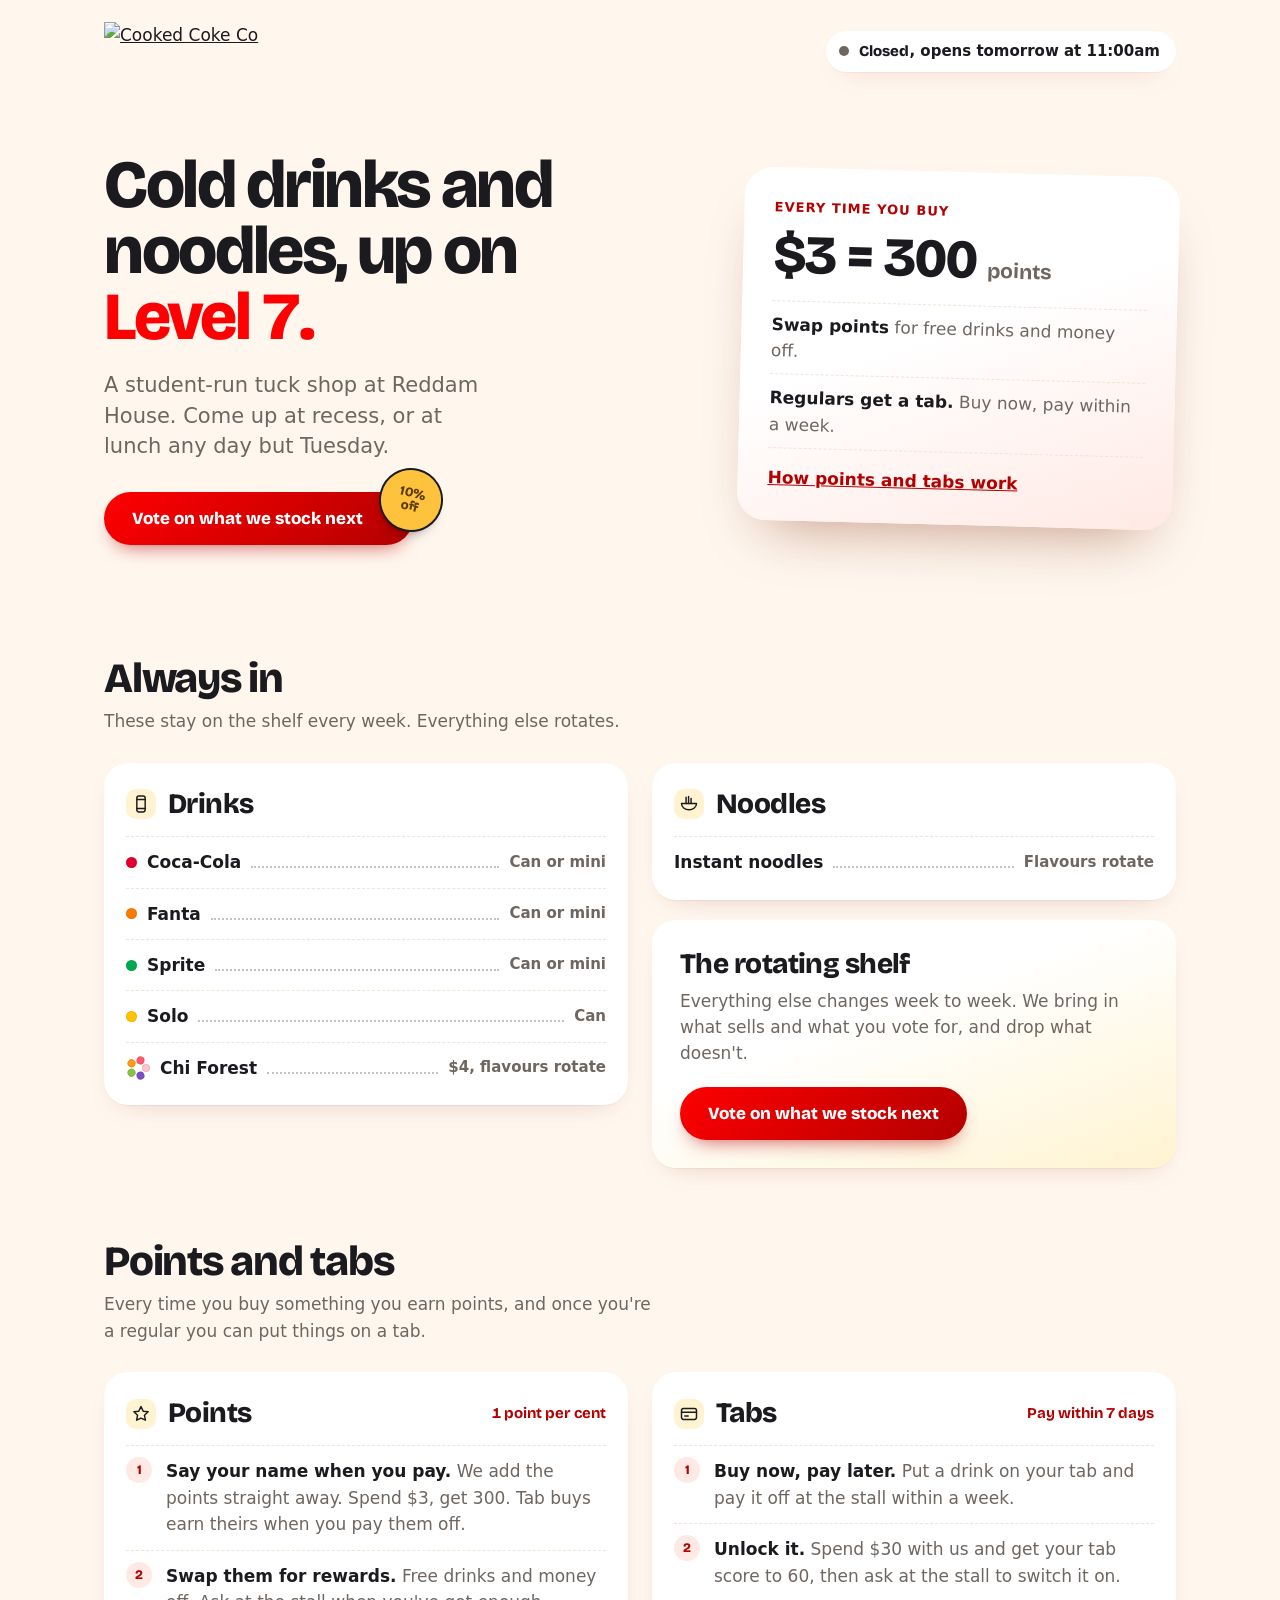
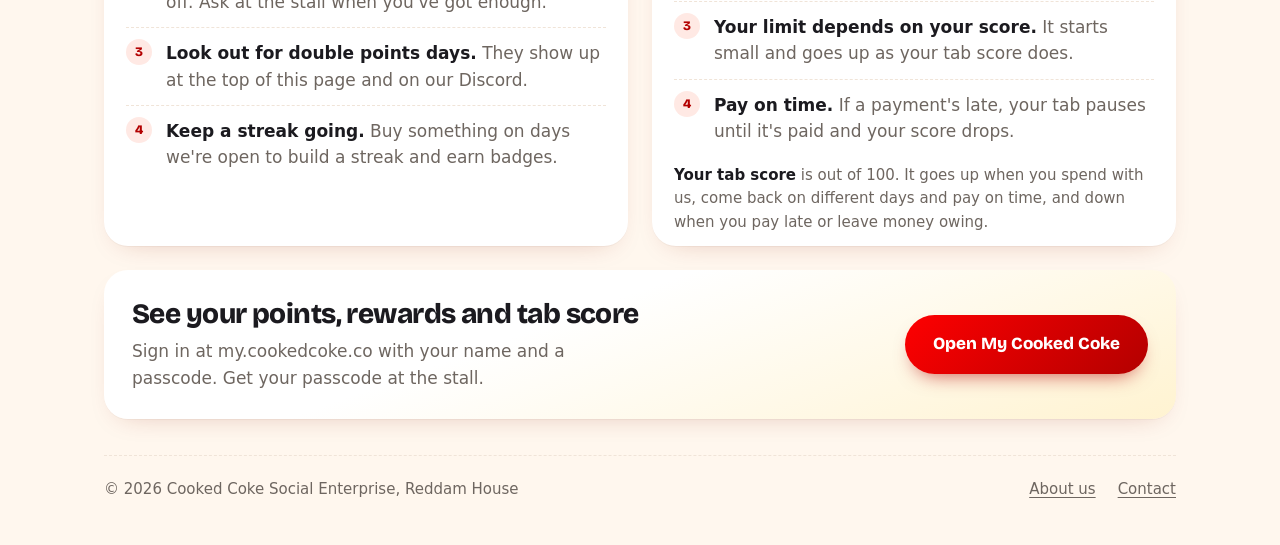
==== commit 19f167e1: "Read closed days and tab rules from Fizzy Co-Authored-By: Claude Opus 5.5 <noreply@anthropic.com> Cl" ====
--- a/index.html
+++ b/index.html
@@ -293,7 +293,7 @@
         <div class="big">$3 = 300 <small>points</small></div>
         <ul>
           <li><b>Swap points</b> for free drinks and money off.</li>
-          <li><b>Regulars get a tab.</b> Buy now, pay within a week.</li>
+          <li><b>Regulars get a tab.</b> Buy now, pay within <span data-rule="due-words">a week</span>.</li>
         </ul>
         <a href="#points">How points and tabs work</a>
       </aside>
@@ -342,10 +342,10 @@
           </ol>
         </div>
         <div class="group">
-          <h3><svg viewBox="0 0 24 24" aria-hidden="true"><rect x="3" y="5.5" width="18" height="13" rx="2.5"/><path d="M3 10h18M7 14.5h4"/></svg>Tabs<span class="price">Pay within 7 days</span></h3>
+          <h3><svg viewBox="0 0 24 24" aria-hidden="true"><rect x="3" y="5.5" width="18" height="13" rx="2.5"/><path d="M3 10h18M7 14.5h4"/></svg>Tabs<span class="price">Pay within <span data-rule="due">7</span> days</span></h3>
           <ol class="steps">
-            <li><b>Buy now, pay later.</b> Put a drink on your tab and pay it off at the stall within a week.</li>
-            <li><b>Unlock it.</b> Spend $30 with us and get your tab score to 60, then ask at the stall to switch it on.</li>
+            <li><b>Buy now, pay later.</b> Put a drink on your tab and pay it off at the stall within <span data-rule="due-words">a week</span>.</li>
+            <li><b>Unlock it.</b> Spend <span data-rule="spend">$30</span> with us and get your tab score to <span data-rule="score">60</span>, then ask at the stall to switch it on.</li>
             <li><b>Your limit depends on your score.</b> It starts small and goes up as your tab score does.</li>
             <li><b>Pay on time.</b> If a payment's late, your tab pauses until it's paid and your score drops.</li>
           </ol>
@@ -387,8 +387,8 @@
   const SCHEDULE = { 1: [RECESS, LUNCH], 2: [RECESS], 3: [RECESS, LUNCH], 4: [RECESS, LUNCH], 5: [RECESS, LUNCH] };
   const DAY = ['Sunday', 'Monday', 'Tuesday', 'Wednesday', 'Thursday', 'Friday', 'Saturday'];
   const hm = m => { const h = Math.floor(m / 60) % 12 || 12; return h + ':' + String(m % 60).padStart(2, '0') + (m < 720 ? 'am' : 'pm'); };
-  /* Days the stall is shut (school holidays, public holidays): ['2026-12-12', '2027-01-31'] ranges, inclusive. */
-  const CLOSED = [];
+  /* Days the stall is shut: set in Fizzy (Settings, Closed days) and sent with promos.json. */
+  let CLOSED = [];
   const span = n => n < 60 ? n + ' min' : Math.floor(n / 60) + ' h ' + (n % 60) + ' min';
 
   function now() {
@@ -402,7 +402,8 @@
   }
 
   function state({ d, m, iso }) {
-    if (iso && CLOSED.some(([a, b]) => iso >= a && iso <= (b || a))) return { kind: 'closed', text: '<b>Closed</b><span class="long"> for the holidays</span>' };
+    const shut = iso && CLOSED.find(([a, b]) => iso >= a && iso <= (b || a));
+    if (shut) return { kind: 'closed', text: '<b>Closed</b><span class="long"> ' + (shut[2] ? 'for ' + esc(shut[2]) : 'today') + '</span>' };
     const on = (SCHEDULE[d] || []).find(([, a, b]) => m >= a && m < b);
     if (on) return { kind: 'open', text: `<b>Open</b><span class="long">, ${on[0].toLowerCase()} ends in ${span(on[2] - m)}</span>`, plain: `Open, closes in ${span(on[2] - m)}` };
     for (let k = 0; k < 8; k++) {
@@ -417,6 +418,16 @@
     return { kind: 'closed', text: '<b>Closed</b>' };
   }
 
+  const esc = t => String(t).replace(/[&<>"]/g, c => ({ '&': '&amp;', '<': '&lt;', '>': '&gt;', '"': '&quot;' })[c]);
+  /* Live numbers from Fizzy, so this page can't drift from the real rules. */
+  function applyRules(p) {
+    if (Array.isArray(p.closed)) { CLOSED = p.closed.map(c => [c.start, c.end, c.label]); render(); }
+    const r = p.rules; if (!r) return;
+    const set = (k, v) => document.querySelectorAll(`[data-rule="${k}"]`).forEach(el => { el.textContent = v; });
+    if (r.unlock_spend_cents >= 0) set('spend', '$' + (r.unlock_spend_cents / 100).toLocaleString('en-AU', { maximumFractionDigits: 2 }));
+    if (r.score_needed >= 0) set('score', r.score_needed);
+    if (r.due_days > 0) { set('due', r.due_days); set('due-words', r.due_days === 7 ? 'a week' : r.due_days + ' days'); }
+  }
   function render() {
     const t = now(), s = state(t), el = document.getElementById('status');
     el.dataset.state = s.kind;
@@ -515,10 +526,11 @@
   else {
     const ctl = new AbortController(); setTimeout(() => ctl.abort(), 2500);
     let cached = null;
-    try { cached = localStorage.getItem('cc-promos'); if (cached) showPromos(JSON.parse(cached)); } catch (e) {}
+    try { cached = localStorage.getItem('cc-promos'); if (cached) { applyRules(JSON.parse(cached)); showPromos(JSON.parse(cached)); } } catch (e) {}
     fetch(PROMOS, { signal: ctl.signal, cache: 'no-cache' }).then(r => r.ok ? r.text() : null).then(t => {
       if (!t || t === cached) return;
       try { localStorage.setItem('cc-promos', t); } catch (e) {}
+      applyRules(JSON.parse(t));
       if (!cached) showPromos(JSON.parse(t), true);
     }).catch(() => {});
   }
